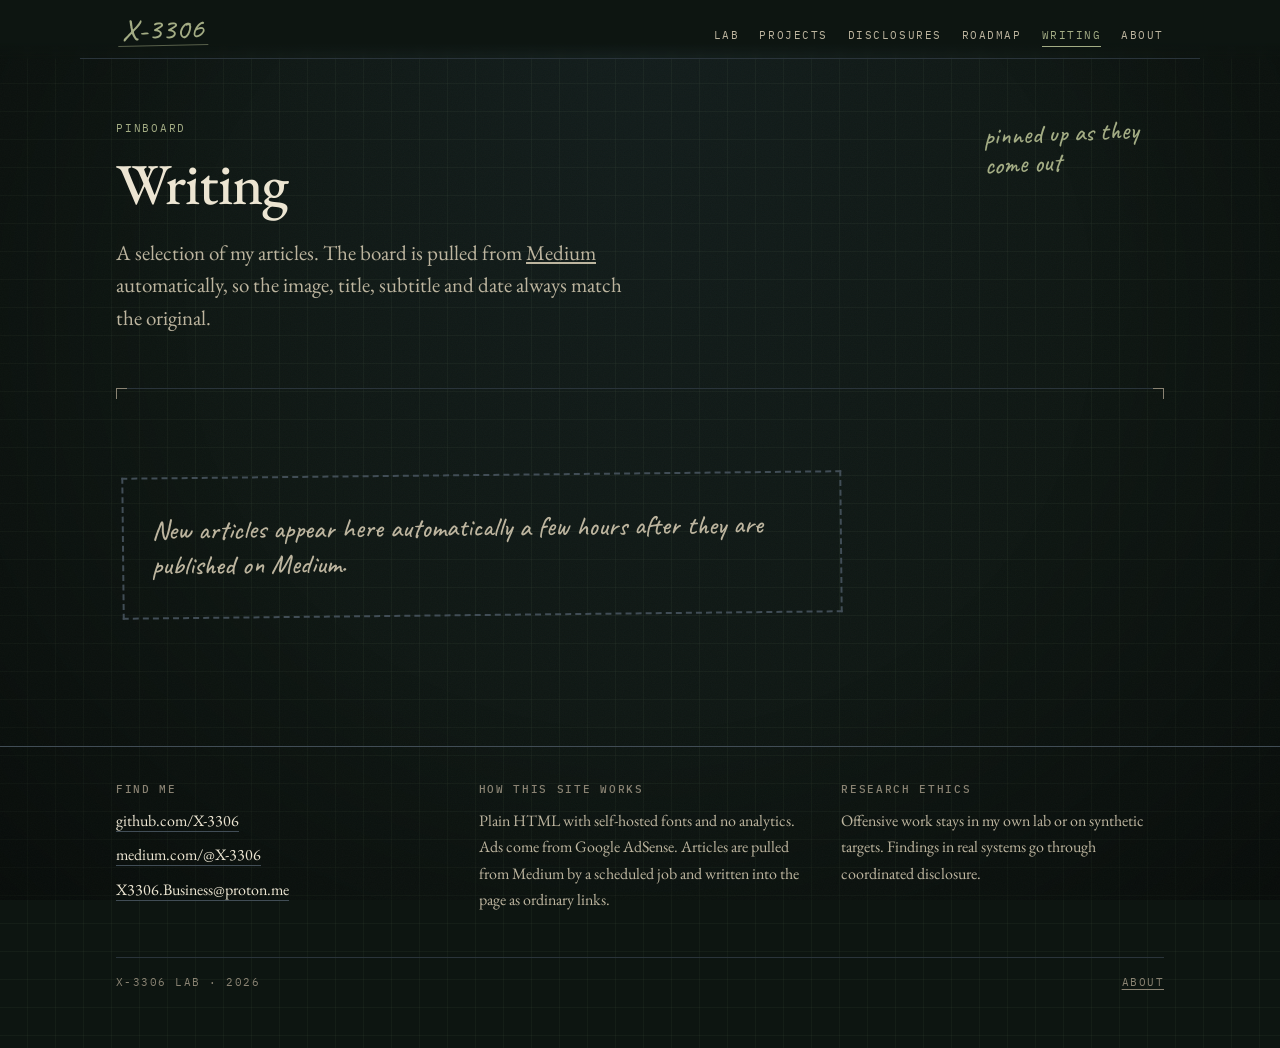
==== articles.html @ 5d7677f7 "Add files via upload" ====
<!DOCTYPE html>
<html lang="en">
<head>
<meta charset="utf-8">
<meta name="viewport" content="width=device-width, initial-scale=1, viewport-fit=cover">
<title>Writing | X-3306 Lab</title>
<meta name="description" content="Research notes, threat intelligence write-ups and disclosure stories by X-3306, synced automatically from Medium.">
<link rel="canonical" href="https://x-3306.github.io/articles.html">
<meta name="robots" content="index, follow, max-image-preview:large, max-snippet:-1">
<meta name="author" content="X-3306">
<meta name="theme-color" content="#0e1317">
<meta property="og:type" content="website">
<meta property="og:site_name" content="X-3306 Lab">
<meta property="og:title" content="Writing | X-3306 Lab">
<meta property="og:description" content="Research notes, threat intelligence write-ups and disclosure stories by X-3306, synced automatically from Medium.">
<meta property="og:url" content="https://x-3306.github.io/articles.html">
<meta property="og:image" content="https://x-3306.github.io/og.png">
<meta property="og:image:width" content="1200">
<meta property="og:image:height" content="630">
<meta property="og:image:alt" content="X-3306, an independent security research lab">
<meta name="twitter:card" content="summary_large_image">
<meta name="twitter:title" content="Writing | X-3306 Lab">
<meta name="twitter:description" content="Research notes, threat intelligence write-ups and disclosure stories by X-3306, synced automatically from Medium.">
<meta name="twitter:image" content="https://x-3306.github.io/og.png">
<link rel="icon" href="favicon.svg" type="image/svg+xml">
<link rel="alternate" type="application/rss+xml" title="X-3306 on Medium" href="https://medium.com/feed/@X-3306">
<link rel="preload" href="fonts/eb-garamond-latin-500-normal.woff2" as="font" type="font/woff2" crossorigin>
<link rel="preload" href="fonts/ibm-plex-mono-latin-400-normal.woff2" as="font" type="font/woff2" crossorigin>
<link rel="stylesheet" href="assets/style.css">
<script>document.documentElement.classList.add('js');</script>

<script type="application/ld+json">{"@context": "https://schema.org", "@graph": [{"@type": "CollectionPage", "@id": "https://x-3306.github.io/articles.html#page", "url": "https://x-3306.github.io/articles.html", "name": "Writing | X-3306 Lab", "description": "Research notes, threat intelligence write-ups and disclosure stories by X-3306, synced automatically from Medium.", "isPartOf": {"@id": "https://x-3306.github.io/#site"}, "author": {"@id": "https://x-3306.github.io/#person"}}, {"@type": "BreadcrumbList", "itemListElement": [{"@type": "ListItem", "position": 1, "name": "Lab", "item": "https://x-3306.github.io/"}, {"@type": "ListItem", "position": 2, "name": "Writing", "item": "https://x-3306.github.io/articles.html"}]}, {"@type": "WebSite", "@id": "https://x-3306.github.io/#site", "url": "https://x-3306.github.io/", "name": "X-3306 Lab", "inLanguage": "en", "publisher": {"@id": "https://x-3306.github.io/#person"}}, {"@type": "Person", "@id": "https://x-3306.github.io/#person", "name": "X-3306", "url": "https://x-3306.github.io/", "jobTitle": "Independent security researcher and threat intelligence analyst", "description": "Independent security researcher working on APT threat intelligence, malware analysis, red team research and deception technology.", "knowsAbout": ["Threat intelligence", "APT tradecraft", "Volt Typhoon", "Salt Typhoon", "Malware analysis", "Red team research", "Deception technology", "Honeypots", "Responsible disclosure"], "sameAs": ["https://github.com/X-3306", "https://medium.com/@X-3306"]}]}</script>
<!--LD:START--><!--LD:END-->
<meta name="google-adsense-account" content="ca-pub-8922407292297619">
<script async src="https://pagead2.googlesyndication.com/pagead/js/adsbygoogle.js?client=ca-pub-8922407292297619" crossorigin="anonymous"></script>
</head>
<body data-theme="writing">
<a class="skip-link" href="#main">Skip to content</a>
<svg class="vh" aria-hidden="true" focusable="false"><defs><filter id="rough"><feTurbulence type="fractalNoise" baseFrequency="0.9" numOctaves="2" seed="2" result="n"/><feDisplacementMap in="SourceGraphic" in2="n" scale="1.7"/></filter></defs></svg>

<header class="top"><div class="wrap"><a class="sig" href="./" aria-label="X-3306 home">X-3306</a><nav aria-label="Sections"><a href="./">Lab</a><a href="projects.html">Projects</a><a href="disclosures.html">Disclosures</a><a href="roadmap.html">Roadmap</a><a href="articles.html" aria-current="page">Writing</a><a href="about.html">About</a></nav></div></header>
<main id="main" tabindex="-1" class="wrap">
<div class="page-head"><div><p class="kicker">Pinboard</p><h1>Writing</h1><p class="lede">A selection of my articles. The board is pulled from <a href="https://medium.com/@X-3306" rel="me noopener">Medium</a> automatically, so the image, title, subtitle and date always match the original.</p></div><div class="scrawl" aria-hidden="true">pinned up as they come out</div></div>
<section class="sec rv" style="margin-top:44px" aria-label="All articles"><div class="posts">
<!--ARTICLES:START-->
<p class="empty">New articles appear here automatically a few hours after they are published on Medium.</p>
<!--ARTICLES:END-->
</div></section>
</main>
<footer class="colophon"><div class="wrap">
<div class="grid">
<div><h2>Find me</h2><p><a href="https://github.com/X-3306" rel="me noopener">github.com/X-3306</a></p><p><a href="https://medium.com/@X-3306" rel="me noopener">medium.com/@X-3306</a></p><p><a href="mailto:X3306.Business@proton.me">X3306.Business@proton.me</a></p></div>
<div><h2>How this site works</h2><p>Plain HTML with self-hosted fonts and no analytics. Ads come from Google AdSense. Articles are pulled from Medium by a scheduled job and written into the page as ordinary links.</p></div>
<div><h2>Research ethics</h2><p>Offensive work stays in my own lab or on synthetic targets. Findings in real systems go through coordinated disclosure.</p></div>
</div>
<div class="colophon-end"><span>X-3306 Lab · <span id="year">2026</span></span><a href="about.html">About</a></div>
</div></footer>
<script src="assets/main.js" defer></script>
</body>
</html>
---- assets/style.css ----
@font-face{font-family:"EB Garamond";font-style:normal;font-weight:400;font-display:swap;src:url(../fonts/eb-garamond-latin-400-normal.woff2) format("woff2")}
@font-face{font-family:"EB Garamond";font-style:normal;font-weight:500;font-display:swap;src:url(../fonts/eb-garamond-latin-500-normal.woff2) format("woff2")}
@font-face{font-family:"EB Garamond";font-style:italic;font-weight:400;font-display:swap;src:url(../fonts/eb-garamond-latin-400-italic.woff2) format("woff2")}
@font-face{font-family:"EB Garamond";font-style:italic;font-weight:500;font-display:swap;src:url(../fonts/eb-garamond-latin-500-italic.woff2) format("woff2")}
@font-face{font-family:"IBM Plex Mono";font-style:normal;font-weight:400;font-display:swap;src:url(../fonts/ibm-plex-mono-latin-400-normal.woff2) format("woff2")}
@font-face{font-family:"IBM Plex Mono";font-style:normal;font-weight:500;font-display:swap;src:url(../fonts/ibm-plex-mono-latin-500-normal.woff2) format("woff2")}
@font-face{font-family:"Caveat";font-style:normal;font-weight:500;font-display:swap;src:url(../fonts/caveat-latin-500-normal.woff2) format("woff2")}


:root{
  --bg:#0e1317;--ink:#ece5d2;--ink-soft:#bdb59f;--ink-faint:#8a8373;
  --rule:#2a343b;--rule-soft:#1e272d;--rule-strong:#414d56;
  --copper:#d99f5e;--copper-soft:#8a6a3f;--blue:#82a9c9;--blue-soft:#4d6a80;--rust:#c76a4d;--sage:#a3ac84;--ochre:#d6bd7c;
  --paper:#e6dcc3;--paper-ink:#262119;--paper-mid:#4a4233;--paper-faint:#7b7261;
  --accent:var(--copper);--accent-soft:var(--copper-soft);--grid:rgba(140,175,205,.045);
  --serif:"EB Garamond","Iowan Old Style",Georgia,serif;
  --mono:"IBM Plex Mono",ui-monospace,Menlo,Consolas,monospace;
  --hand:"Caveat","Segoe Print","Bradley Hand",cursive;
  color-scheme:dark;
}
body[data-theme=projects]{--accent:var(--copper);--accent-soft:var(--copper-soft)}
body[data-theme=disclosures]{--bg:#150f0c;--accent:var(--rust);--accent-soft:#7d3f2e;--grid:rgba(210,150,110,.05)}
body[data-theme=roadmap]{--bg:#0a141d;--accent:var(--blue);--accent-soft:var(--blue-soft);--grid:rgba(130,190,235,.075)}
body[data-theme=writing]{--bg:#0d1511;--accent:var(--sage);--accent-soft:#69704f;--grid:rgba(165,195,140,.05)}
body[data-theme=about]{--bg:#121318;--accent:var(--ochre);--accent-soft:#8d7a47;--grid:rgba(200,185,140,.045)}
body[data-theme=tarnhaven]{--bg:#0d151a;--accent:#8fb3c4;--accent-soft:#4f6f7e;--grid:rgba(143,179,196,.06)}
*{box-sizing:border-box}
html{scroll-behavior:smooth;scroll-padding-top:70px;-webkit-text-size-adjust:100%}
body{margin:0;background-color:var(--bg);
  background-image:linear-gradient(var(--grid) 1px,transparent 1px),linear-gradient(90deg,var(--grid) 1px,transparent 1px),radial-gradient(ellipse at 50% 0%,rgba(80,120,160,.07),transparent 60%);
  background-size:28px 28px,28px 28px,100% 100%;background-position:-1px -1px,-1px -1px,0 0;
  color:var(--ink);font-family:var(--serif);font-size:19px;line-height:1.65;
  font-feature-settings:"onum" 1,"liga" 1,"kern" 1;-webkit-font-smoothing:antialiased;text-rendering:optimizeLegibility}
body::before{content:"";position:fixed;inset:0;pointer-events:none;z-index:2;opacity:.055;mix-blend-mode:screen;
  background-image:url("data:image/svg+xml,%3Csvg xmlns='http://www.w3.org/2000/svg' width='240' height='240'%3E%3Cfilter id='n'%3E%3CfeTurbulence type='fractalNoise' baseFrequency='0.85' numOctaves='3' stitchTiles='stitch'/%3E%3C/filter%3E%3Crect width='100%25' height='100%25' filter='url(%23n)' opacity='0.5'/%3E%3C/svg%3E")}
body::after{content:"";position:fixed;inset:0;pointer-events:none;z-index:1;background:radial-gradient(ellipse at 50% 35%,transparent 50%,rgba(0,0,0,.45) 100%)}
a{color:inherit}
::selection{background:rgba(217,159,94,.3)}
:focus-visible{outline:1.5px solid var(--accent);outline-offset:3px}
#main:focus{outline:none}
.skip-link{position:absolute;left:-999px;top:8px;z-index:200;background:var(--bg);color:var(--accent);padding:8px 14px;border:1px solid var(--accent);font-family:var(--mono);font-size:12px}
.skip-link:focus{left:8px}
.wrap{max-width:1120px;margin:0 auto;padding:0 36px;position:relative;z-index:3}
.vh{position:absolute;width:0;height:0;overflow:hidden}

/* top bar */
.top{position:sticky;top:0;z-index:20;padding-top:env(safe-area-inset-top);background:linear-gradient(var(--bg) 72%,transparent);backdrop-filter:blur(3px)}
.top .wrap{display:flex;align-items:baseline;gap:22px;padding-top:14px;padding-bottom:11px;border-bottom:1px solid var(--rule)}
.sig{white-space:nowrap;flex-shrink:0;font-family:var(--hand);font-size:30px;line-height:1;color:var(--accent);position:relative;transform:rotate(-1.2deg);padding:0 6px 2px;text-decoration:none}
.sig::after{content:"";position:absolute;left:2px;right:2px;bottom:0;height:1px;background:var(--accent);opacity:.5;transform:skewX(-14deg)}
.top nav{margin-left:auto;display:flex;gap:20px;font-family:var(--mono);font-size:11px;letter-spacing:.14em;text-transform:uppercase;overflow-x:auto;scrollbar-width:none}
.top nav::-webkit-scrollbar{display:none}
.top nav a{color:var(--ink-soft);text-decoration:none;border-bottom:1.5px solid transparent;padding-bottom:2px;white-space:nowrap;transition:color .15s,border-color .15s}
.top nav a:hover{color:var(--ink)}
.top nav a[aria-current]{color:var(--accent);border-bottom-color:var(--accent)}

/* headings, pages */
.kicker{font-family:var(--mono);font-size:11px;letter-spacing:.16em;text-transform:uppercase;color:var(--accent);margin:0 0 16px}
.page-head{padding:60px 0 10px;display:grid;grid-template-columns:minmax(0,1fr) auto;gap:10px 40px;align-items:start}
.page-head h1,.hero h1{margin:0;font-weight:500;font-size:clamp(38px,5.2vw,58px);line-height:1.06;letter-spacing:-.015em}
.lede{margin:22px 0 0;max-width:58ch;font-size:21px;line-height:1.55;color:var(--ink-soft)}
.lede strong{color:var(--ink);font-weight:500}
.scrawl{font-family:var(--hand);color:var(--accent);font-size:26px;line-height:1.1;transform:rotate(-2.5deg);display:inline-block;max-width:15ch}
.hero{padding:56px 0 6px;display:grid;grid-template-columns:minmax(0,1fr) 210px;column-gap:50px}
.hero .sig{display:inline-block;font-size:44px;margin:0 0 14px -6px;text-decoration:none}
.chips{margin:26px 0 0;padding:0;list-style:none;display:flex;flex-wrap:wrap;gap:8px 24px;font-family:var(--mono);font-size:11px;letter-spacing:.12em;text-transform:uppercase;color:var(--ink-faint)}
.chips li::before{content:"\25E6  ";color:var(--accent);letter-spacing:0}
.stamp{justify-self:end;align-self:start;margin-top:10px;padding:12px 18px 10px;border:1.5px solid var(--accent);outline:1px solid var(--accent-soft);outline-offset:3px;color:var(--accent);font-family:var(--mono);font-size:10.5px;letter-spacing:.14em;text-transform:uppercase;text-align:center;line-height:1.65;transform:rotate(-6.5deg);opacity:.85;filter:url(#rough)}
.stamp b{display:block;font-weight:500;font-size:12px;letter-spacing:.18em;margin:5px 0;padding:5px 0;border-block:1px solid var(--accent-soft)}
.sec{padding-top:30px;margin-top:64px;border-top:1px solid var(--rule);position:relative}
.sec::before,.sec::after{content:"";position:absolute;width:10px;height:10px;top:-1px;border-top:1px solid var(--ink-faint)}
.sec::before{left:0;border-left:1px solid var(--ink-faint)}.sec::after{right:0;border-right:1px solid var(--ink-faint)}
.sec-head{display:flex;align-items:baseline;gap:16px;margin-bottom:26px;flex-wrap:wrap}
.sec-num{font-family:var(--mono);font-size:11px;letter-spacing:.2em;color:var(--accent)}
.sec-head h2{margin:0;font-weight:500;font-size:30px;line-height:1.15}
.sec-ref{margin-left:auto;font-family:var(--hand);font-size:22px;color:var(--ink-faint)}
.prose p{margin:0 0 18px;max-width:62ch}
.note{font-family:var(--hand);font-size:23px;line-height:1.25;color:var(--accent);transform:rotate(-.8deg);max-width:28ch}
code,.mono{font-family:var(--mono);font-size:.83em}

/* paper things */
.paper{position:relative;color:var(--paper-ink);background-color:var(--paper);
  background-image:url("data:image/svg+xml,%3Csvg xmlns='http://www.w3.org/2000/svg' width='200' height='200'%3E%3Cfilter id='p'%3E%3CfeTurbulence type='fractalNoise' baseFrequency='0.8' numOctaves='2'/%3E%3CfeColorMatrix type='saturate' values='0'/%3E%3C/filter%3E%3Crect width='100%25' height='100%25' filter='url(%23p)' opacity='0.16'/%3E%3C/svg%3E"),linear-gradient(172deg,rgba(255,255,255,.18),transparent 40%,rgba(90,70,40,.12));
  box-shadow:0 12px 26px rgba(0,0,0,.5),0 2px 4px rgba(0,0,0,.45);transform:rotate(var(--rot,0deg));transition:transform .25s ease,box-shadow .25s ease}
.paper.dark-ink{color:var(--paper-ink)}
.tape::before{content:"";position:absolute;top:-13px;left:50%;width:88px;height:27px;margin-left:-44px;background:rgba(214,189,124,.6);transform:rotate(var(--tape,-3deg));box-shadow:0 1px 2px rgba(0,0,0,.3);clip-path:polygon(0 0,100% 0,98% 25%,100% 50%,98% 75%,100% 100%,0 100%,2% 75%,0 50%,2% 25%);z-index:2}
.pin::before{content:"";position:absolute;top:-9px;left:50%;margin-left:-8px;width:16px;height:16px;border-radius:50%;background:radial-gradient(circle at 35% 30%,#f0c2a4,#c76a4d 55%,#6f2f1f);box-shadow:0 4px 5px rgba(0,0,0,.55);z-index:2}
.ink{display:inline-block;font-family:var(--mono);font-size:10.5px;letter-spacing:.14em;text-transform:uppercase;padding:3px 9px;border:2px solid currentColor;transform:rotate(var(--irot,-5deg));opacity:.88;filter:url(#rough);line-height:1.4;white-space:nowrap}
.ink.released{color:#85561b}.ink.closed{color:#a1412a}.ink.building{color:#2d587a}.ink.planned{color:#7b7261;border-style:dashed}.ink.live{color:#2d587a}
.ink.fixed{color:#2d587a}.ink.open{color:#a1412a;border-style:dashed}

/* hub: floor plan */
.plan{margin:34px 0 0}
.plan svg{display:block;width:100%;height:auto;overflow:visible}
.ln{fill:none;stroke:var(--ink-soft);stroke-width:1.7;stroke-linecap:round;stroke-linejoin:round}
.ln.f{stroke:var(--ink-faint);stroke-width:1.3}.ln.hv{stroke:var(--ink-soft);stroke-width:2.2}
.ln.a{stroke:var(--accent)}
.js .wall{stroke-dasharray:var(--len);stroke-dashoffset:var(--len)}
.js .plan.in .wall{animation:draw 2.6s cubic-bezier(.5,0,.3,1) forwards}
.js .plan .room{opacity:0;transition:opacity .9s ease}
.js .plan.in .room{opacity:1}
.js .plan.in .room:nth-of-type(1){transition-delay:.5s}.js .plan.in .room:nth-of-type(2){transition-delay:.9s}.js .plan.in .room:nth-of-type(3){transition-delay:1.3s}
.js .plan.in .room:nth-of-type(4){transition-delay:1.7s}.js .plan.in .room:nth-of-type(5){transition-delay:2.1s}.js .plan.in .room:nth-of-type(6){transition-delay:2.5s}
@keyframes draw{to{stroke-dashoffset:0}}
.room{cursor:pointer;outline:none}
.room .fill{fill:var(--c);fill-opacity:0;transition:fill-opacity .25s}
.room:hover .fill,.room:focus-visible .fill{fill-opacity:.1}
.room:focus-visible .fill{stroke:var(--c);stroke-width:2;stroke-dasharray:6 5}
.rl{font-family:var(--hand);font-size:36px;fill:var(--ink);transition:fill .2s}
.rs{font-family:var(--mono);font-size:12.5px;letter-spacing:.14em;fill:var(--ink-faint);text-transform:uppercase}
.room:hover .rl,.room:focus-visible .rl{fill:var(--c)}
.room .ln{transition:stroke .2s}.room:hover .ln,.room:focus-visible .ln{stroke:var(--c)}
.tx{font-family:var(--hand);font-size:22px;fill:var(--ink-soft)}
.led{fill:var(--rule-strong);stroke:var(--ink-faint);stroke-width:1}
.plan-note{min-height:44px;margin:14px 0 0;font-family:var(--hand);font-size:27px;color:var(--accent);text-align:center}
.doors{display:grid;grid-template-columns:repeat(auto-fit,minmax(300px,1fr));gap:12px 40px;margin:34px 0 0;padding:0;list-style:none}
.doors a{display:block;text-decoration:none;padding:12px 0 14px 16px;border-left:3px solid var(--c,var(--accent));transition:background .2s,padding .2s}
.doors a:hover{background:linear-gradient(90deg,rgba(255,255,255,.05),transparent);padding-left:22px}
.doors b{display:block;font-family:var(--serif);font-weight:500;font-size:22px;color:var(--ink)}
.doors span{color:var(--ink-soft);font-size:16.5px;line-height:1.45}
.now-notes{display:grid;grid-template-columns:repeat(auto-fit,minmax(250px,1fr));gap:34px 26px;padding:12px 4px 0}
.now-notes .paper{padding:22px 22px 18px}
.now-notes h3{margin:0 0 6px;font-family:var(--mono);font-weight:500;font-size:10.5px;letter-spacing:.16em;text-transform:uppercase;color:var(--paper-faint)}
.now-notes p{margin:0;font-size:18px;line-height:1.45;color:var(--paper-ink)}
.now-notes a{color:var(--paper-ink);text-decoration-color:#a1412a;text-underline-offset:3px}
.now-notes .paper:nth-child(1){--rot:-1.2deg}.now-notes .paper:nth-child(2){--rot:.9deg}.now-notes .paper:nth-child(3){--rot:-.5deg}

/* project cards */
.filters{display:flex;flex-wrap:wrap;gap:8px 10px;margin:8px 0 6px;font-family:var(--mono);font-size:11px;letter-spacing:.12em;text-transform:uppercase}
.filters button{font:inherit;letter-spacing:inherit;text-transform:inherit;color:var(--ink-soft);background:none;border:1.5px dashed var(--rule-strong);padding:5px 12px;cursor:pointer;transform:rotate(var(--r,0deg));transition:color .15s,border-color .15s,background .15s}
.filters button:nth-child(odd){--r:-.8deg}.filters button:nth-child(even){--r:.7deg}
.filters button:hover{color:var(--ink);border-color:var(--ink-faint)}
.filters button[aria-pressed=true]{color:var(--bg);background:var(--accent);border-color:var(--accent);border-style:solid}
.cards{display:grid;grid-template-columns:repeat(auto-fill,minmax(310px,1fr));gap:40px 30px;padding:26px 6px 10px}
.card{padding:28px 26px 22px;display:flex;flex-direction:column}
.card:nth-child(8n+1){--rot:-1.1deg}.card:nth-child(8n+2){--rot:.7deg}.card:nth-child(8n+3){--rot:-.4deg}.card:nth-child(8n+4){--rot:1.2deg}
.card:nth-child(8n+5){--rot:.5deg}.card:nth-child(8n+6){--rot:-.9deg}.card:nth-child(8n+7){--rot:.9deg}.card:nth-child(8n+8){--rot:-.6deg}
.card:nth-child(odd){--tape:-3deg}.card:nth-child(even){--tape:2.5deg}
.card:hover{--rot:0deg;transform:translateY(-4px) rotate(0);box-shadow:0 18px 30px rgba(0,0,0,.55),0 2px 4px rgba(0,0,0,.45)}
.card[hidden]{display:none}
.card .top-row{display:flex;justify-content:space-between;align-items:flex-start;gap:10px;margin-bottom:8px}
.card .num{font-family:var(--mono);font-size:10.5px;letter-spacing:.16em;color:var(--paper-faint);padding-top:4px}
.card h3{margin:0 0 8px;font-weight:500;font-size:26px;line-height:1.15;color:#1c1812}
.card p{margin:0 0 12px;font-size:17px;line-height:1.5;color:#3b352a}
.htags{margin:auto 0 0;padding:6px 0 0;list-style:none;display:flex;flex-wrap:wrap;gap:0 14px;font-family:var(--hand);font-size:21px;color:#7d4a22;line-height:1.3}
.htags li::before{content:"#"}
.card .links{margin:10px 0 0;font-family:var(--mono);font-size:10.5px;letter-spacing:.14em;text-transform:uppercase}
.card .links a{color:var(--paper-ink);text-decoration:none;border-bottom:2px solid #b4533a;margin-right:16px;padding-bottom:1px}
.card .links a:hover{background:rgba(180,83,58,.12)}

/* plates */
.plates{display:grid;grid-template-columns:minmax(0,1.5fr) minmax(0,1fr);gap:26px;margin-top:6px}
.plate{margin:0;border:1.5px solid var(--rule-strong);background:rgba(26,35,41,.62);min-width:0}
.plate-cap{display:flex;justify-content:space-between;gap:12px;padding:10px 16px;border-bottom:1px solid var(--rule-strong);font-family:var(--mono);font-size:10.5px;letter-spacing:.14em;text-transform:uppercase;color:var(--ink-faint)}
.plate-cap .t{color:var(--ink)}
.plate-body{padding:14px 16px 8px}
.plate-foot{margin:0;padding:6px 16px 14px;font-size:16px;line-height:1.45;color:var(--ink-soft);font-style:italic}
.plate svg{display:block;width:100%;height:auto}
.q-axis{stroke:var(--rule-strong);stroke-width:1.3;fill:none}.q-mid{stroke:var(--rule-strong);stroke-width:1;stroke-dasharray:3 5;fill:none}
.q-lab{font-family:var(--mono);font-size:10px;letter-spacing:.14em;fill:var(--ink-faint)}
.q-hand{font-family:var(--hand);font-size:19px;fill:var(--ink-faint)}
.q-name{font-family:var(--mono);font-size:11.5px;fill:var(--ink)}
.q-contour{fill:none;stroke-width:1.4;stroke-linecap:round;stroke-linejoin:round;vector-effect:non-scaling-stroke}
.q-contour.outer{stroke-width:1.1;opacity:.78}.q-contour.inner{stroke-width:1.8}
.q-contour.released,.q-contour.live{stroke:var(--copper)}
.q-contour.outer.released,.q-contour.outer.live{fill:rgba(217,159,94,.08)}
.q-contour.building{stroke:var(--blue)}.q-contour.outer.building{stroke-dasharray:5 3;fill:rgba(130,169,201,.05)}
.q-contour.planned{stroke:var(--ink-faint)}.q-contour.outer.planned{stroke-dasharray:1 4}.q-contour.inner.planned{stroke-dasharray:2 3}
.q-contour.closed{stroke:var(--rust)}.q-contour.outer.closed{stroke-dasharray:8 3;fill:rgba(199,106,77,.04)}.q-contour.inner.closed{stroke-dasharray:2 3}
.q-contour.private{stroke:var(--ochre)}.q-contour.outer.private{stroke-dasharray:1 3;fill:rgba(214,189,124,.04)}
.q-center{fill:var(--bg);stroke:var(--ink-soft);stroke-width:1.3;vector-effect:non-scaling-stroke}
.q-center.released,.q-center.live{fill:var(--copper);stroke:var(--copper)}.q-center.building{fill:var(--blue);stroke:var(--blue)}
.q-center.closed{fill:var(--rust);stroke:var(--rust)}.q-center.private{fill:var(--ochre);stroke:var(--ochre)}
.q-x{stroke:var(--rust);stroke-width:1.8;fill:none;stroke-linecap:round}
.q-pulse{fill:none;stroke:var(--copper);stroke-width:1.2;transform-box:fill-box;transform-origin:center}
.legend{display:flex;flex-wrap:wrap;gap:6px 18px;margin:6px 0 4px;padding:0;list-style:none;font-family:var(--mono);font-size:10px;letter-spacing:.1em;text-transform:uppercase;color:var(--ink-faint)}
.legend i{display:inline-block;width:10px;height:10px;border:1.6px solid;border-radius:50%;margin-right:7px;vertical-align:-1px}
.legend .l1 i{background:var(--copper);border-color:var(--copper)}.legend .l2 i{border-color:var(--blue)}.legend .l3 i{border-color:var(--ink-faint);border-style:dashed}.legend .l4 i{border-color:var(--rust)}
.tk-row{font-family:var(--hand);fill:var(--ink-soft);font-size:23px}
.tk{stroke:var(--ink);stroke-width:2.2;stroke-linecap:round;fill:none}

/* ledger (disclosures) */
.sheet{padding:40px 36px 44px 88px;--rot:-.25deg;color:var(--paper-ink);line-height:36px;
  background-image:linear-gradient(90deg,transparent 62px,rgba(168,69,44,.6) 62px,rgba(168,69,44,.6) 64px,transparent 64px),repeating-linear-gradient(to bottom,transparent 0 35px,rgba(60,85,120,.3) 35px 36px),url("data:image/svg+xml,%3Csvg xmlns='http://www.w3.org/2000/svg' width='200' height='200'%3E%3Cfilter id='p'%3E%3CfeTurbulence type='fractalNoise' baseFrequency='0.8' numOctaves='2'/%3E%3CfeColorMatrix type='saturate' values='0'/%3E%3C/filter%3E%3Crect width='100%25' height='100%25' filter='url(%23p)' opacity='0.16'/%3E%3C/svg%3E")}
.sheet::before{content:"";position:absolute;left:18px;top:60px;bottom:60px;width:20px;background:radial-gradient(circle,#15100d 0 8px,transparent 9px) 0 0/20px 120px repeat-y}
.l-head,.l-row{display:grid;grid-template-columns:70px minmax(0,1fr) 210px;column-gap:22px;margin:0}
.l-head{font-family:var(--mono);font-size:11px;letter-spacing:.14em;text-transform:uppercase;color:var(--paper-faint)}
.l-row{padding-bottom:36px}
.l-row .ref{font-family:var(--mono);font-size:13px;color:#2d587a}
.l-row .what{font-size:19px;color:#1c1812}
.l-row .what small,.l-row .out-note{display:block;font-family:var(--hand);font-size:23px;color:#6b3a22;line-height:36px}
.l-row .out{position:relative}
.l-row .out .ink{margin:4px 0 0;font-size:12px}
.l-row .out-note{margin-top:0}
.sheet .l-head span{line-height:36px}
.checks{list-style:none;margin:28px 0 0;padding:0;max-width:66ch}
.checks li{display:flex;gap:14px;align-items:flex-start;margin-bottom:12px;font-size:19px}
.checks svg{flex:0 0 28px;width:28px;height:28px;margin-top:3px}
.checks .ln{stroke:var(--accent);stroke-width:2}

/* roadmap */
.trail svg{display:block;width:100%;height:auto;overflow:visible}
.trail .wp{fill:var(--bg);stroke:var(--blue);stroke-width:2.2}
.trail .wp.maybe{stroke-dasharray:3 3;stroke:var(--ink-faint)}
.trail .wl{font-family:var(--hand);font-size:23px;fill:var(--ink)}
.trail .wl.maybe{fill:var(--ink-faint)}
.trail .zone{font-family:var(--mono);font-size:11px;letter-spacing:.2em;fill:var(--blue);text-transform:uppercase}
.sticky-board{display:grid;grid-template-columns:repeat(auto-fit,minmax(290px,1fr));gap:38px 30px;padding:26px 6px 6px}
.sticky-col h3{margin:0 0 20px;font-family:var(--hand);font-weight:500;font-size:34px;line-height:1;color:var(--blue)}
.sticky-col.maybe h3{color:var(--ink-faint)}
.sticky{padding:22px 22px 16px;margin:0 0 30px;background-color:var(--paper)}
.sticky.s1{background-color:#d6c18a}.sticky.s2{background-color:#e6dcc3}.sticky.s3{background-color:#a9bdc9}
.sticky:nth-child(1){--rot:-1.2deg;--tape:-4deg}.sticky:nth-child(2){--rot:.9deg;--tape:3deg}.sticky:nth-child(3){--rot:-.5deg}.sticky:nth-child(4){--rot:1.1deg;--tape:2deg}
.sticky b{display:block;font-family:var(--hand);font-weight:500;font-size:27px;line-height:1.1;margin-bottom:6px;color:#1c1812}
.sticky p{margin:0;font-size:17px;line-height:1.45;color:#3b352a}
.sticky-col.maybe .sticky{opacity:.92}

/* clippings (writing) */
.posts{display:grid;gap:42px;padding:28px 6px 6px}
.post{display:grid;grid-template-columns:230px minmax(0,1fr);gap:24px;padding:22px 24px 20px;--rot:-.5deg}
.post:nth-child(even){--rot:.6deg}
.post:hover,.post:focus-within{--rot:0deg;transform:translateY(-3px)}
.post-img{display:block;position:relative;width:100%;min-width:0;aspect-ratio:16/10;overflow:hidden;background:#cfc3a5;border:1px solid rgba(40,30,15,.35);box-shadow:inset 0 0 0 4px rgba(255,255,255,.25)}
.post-img img{width:100%;height:100%;object-fit:cover;object-position:center;display:block;filter:none;transition:transform .35s ease}
.post:hover .post-img img,.post:focus-within .post-img img{transform:scale(1.025)}
.post-img.ph{display:flex;align-items:center;justify-content:center;font-family:var(--hand);font-size:clamp(48px,5vw,60px);color:#8a7a58;background-image:repeating-linear-gradient(135deg,transparent 0 9px,rgba(60,50,30,.08) 9px 10px)}
.post-body{display:flex;flex-direction:column;gap:6px;min-width:0}
.post time{font-family:var(--mono);font-size:11px;letter-spacing:.14em;text-transform:uppercase;color:#85561b}
.post h3{margin:0;font-weight:500;font-size:26px;line-height:1.18;color:#1c1812}
.post h3 a{text-decoration:none}.post h3 a::after{content:"";position:absolute;inset:0;z-index:3}
.post p{margin:0;font-style:italic;color:#3b352a;font-size:17.5px;line-height:1.45}
.post .tags{list-style:none;margin:auto 0 0;padding:6px 0 0;display:flex;flex-wrap:wrap;gap:0 14px;font-family:var(--hand);font-size:21px;color:#7d4a22}
.post .tags li::before{content:"#"}
.empty{padding:34px 28px;border:2px dashed var(--rule-strong);color:var(--ink-soft);max-width:60ch;font-family:var(--hand);font-size:27px;line-height:1.3;transform:rotate(-.6deg)}
.more{margin-top:22px;font-family:var(--mono);font-size:11px;letter-spacing:.14em;text-transform:uppercase}
.more a{color:var(--accent);text-decoration:none;border-bottom:1px solid var(--accent-soft)}

/* about */
.pass{max-width:420px;padding:26px 28px 22px;--rot:1.4deg}
.pass .hd{font-family:var(--mono);font-size:10.5px;letter-spacing:.2em;text-transform:uppercase;color:var(--paper-faint);border-bottom:1.5px solid rgba(40,30,15,.4);padding-bottom:8px;margin-bottom:12px}
.pass .hn{font-family:var(--hand);font-size:54px;line-height:1;color:#1c1812;margin:0 0 4px;transform:rotate(-1.5deg);display:inline-block}
.pass dl{display:grid;grid-template-columns:90px 1fr;gap:6px 12px;margin:10px 0 0;font-size:17px;line-height:1.35}
.pass dt{font-family:var(--mono);font-size:10px;letter-spacing:.12em;text-transform:uppercase;color:var(--paper-faint);padding-top:5px}
.pass dd{margin:0;min-width:0;overflow-wrap:anywhere}.pass a{color:var(--paper-ink);text-decoration-color:#a1412a;text-underline-offset:3px;overflow-wrap:anywhere}
.tabs{display:grid;grid-template-columns:repeat(2,minmax(0,1fr));gap:28px 26px;padding:6px 4px}
.tab{position:relative;padding:20px 22px 18px;border:1.5px solid var(--rule-strong);background:rgba(20,27,33,.5);margin-top:16px}
.tab::before{content:attr(data-l);position:absolute;top:-16px;left:18px;padding:3px 14px;background:var(--accent);color:var(--bg);font-family:var(--hand);font-size:23px;line-height:1.1;transform:rotate(-1.5deg);clip-path:polygon(0 100%,4% 12%,12% 0,88% 0,96% 12%,100% 100%)}
.tab h3{margin:6px 0 6px;font-weight:500;font-size:21px}.tab p{margin:0;font-size:17px;line-height:1.5;color:var(--ink-soft)}
.fig svg{display:block;width:100%;height:auto;overflow:visible}
.fig .bx{fill:rgba(31,42,49,.88);stroke:var(--ink-soft);stroke-width:1.6}.fig .bt{font-family:var(--hand);font-size:22px;fill:var(--ink)}
.fig .bn{font-family:var(--mono);font-size:11px;fill:var(--accent);letter-spacing:.1em}
.fig .cap{font-family:var(--hand);font-size:22px;fill:var(--accent)}
.fig .mo{font-family:var(--mono);font-size:11px;fill:var(--ink-faint);letter-spacing:.1em}
.fig .ev{font-family:var(--hand);font-size:22px;fill:var(--ink)}
.fig .evd{font-family:var(--mono);font-size:10.5px;fill:var(--accent);letter-spacing:.1em}
.fig .rust{stroke:var(--rust)}.fig .rustf{fill:var(--rust)}
.fig .hatch{fill:none;stroke:var(--ink-faint);stroke-width:1;stroke-linecap:round}
.cta-line{margin-top:34px;font-family:var(--hand);font-size:28px;color:var(--accent)}
.cta-line a{text-decoration:none;border-bottom:2px solid var(--accent-soft)}

/* footer */
footer.colophon{margin-top:96px;padding:34px 0 56px;border-top:1.5px solid var(--rule-strong);position:relative;z-index:3}
.colophon .grid{display:grid;grid-template-columns:repeat(3,1fr);gap:40px;font-size:16px;color:var(--ink-soft)}
.colophon h2{margin:0 0 10px;font-family:var(--mono);font-size:10.5px;letter-spacing:.16em;text-transform:uppercase;color:var(--ink-faint);font-weight:500}
.colophon p{margin:0 0 8px}.colophon a{color:var(--ink);text-decoration:none;border-bottom:1px solid var(--rule-strong)}.colophon a:hover{color:var(--accent);border-bottom-color:var(--accent)}
.colophon-end{margin-top:36px;padding-top:16px;border-top:1px solid var(--rule);display:flex;justify-content:space-between;gap:16px;flex-wrap:wrap;font-family:var(--mono);font-size:10.5px;letter-spacing:.14em;text-transform:uppercase;color:var(--ink-faint)}
.js .rv{opacity:0;transform:translateY(12px);transition:opacity .7s ease,transform .7s ease}
.js .rv.in{opacity:1;transform:none}

/* Intro: a researcher's note written out line by line, then stamped. */
#gate{display:none}
html.gate-on,html.gate-on body{overflow:hidden;height:100%;overscroll-behavior:none}
html.gate-on #gate{display:grid;place-items:center;position:fixed;inset:0;z-index:100;padding:24px;background-color:var(--bg);background-image:linear-gradient(var(--grid) 1px,transparent 1px),linear-gradient(90deg,var(--grid) 1px,transparent 1px),radial-gradient(ellipse at 50% 50%,transparent 40%,rgba(0,0,0,.55) 100%);background-size:28px 28px,28px 28px,100% 100%}
.g-skip{position:absolute;top:max(18px,env(safe-area-inset-top));right:clamp(18px,4vw,40px);font-family:var(--mono);font-size:11px;letter-spacing:.14em;text-transform:uppercase;color:var(--ink-soft);background:none;border:1.5px dashed var(--rule-strong);padding:6px 12px;cursor:pointer;transition:color .15s,border-color .15s}
.g-skip:hover,.g-skip:focus-visible{color:var(--ink);border-color:var(--copper)}
.g-sheet{width:min(540px,100%);padding:42px 38px 36px;--rot:-1.6deg;--tape:-3deg;opacity:0;animation:g-in .9s .15s cubic-bezier(.2,.7,.2,1) forwards}
.g-head{margin:0 0 16px;padding-bottom:8px;border-bottom:1.5px solid rgba(40,30,15,.35);font-family:var(--mono);font-size:10.5px;letter-spacing:.16em;text-transform:uppercase;color:var(--paper-faint)}
.g-line{margin:0;font-family:var(--hand);font-size:clamp(32px,6vw,46px);line-height:1.22;color:var(--paper-ink)}
.g-line span{display:inline-block;clip-path:inset(0 100% 0 0);animation:g-write var(--d) var(--t) steps(20,end) forwards}
.g-sign{position:relative;display:inline-block;margin:16px 0 0;font-family:var(--hand);font-size:clamp(46px,9vw,62px);line-height:1;color:#1c1812;transform:rotate(-2deg);opacity:0;animation:g-fade .5s 4.9s forwards}
.g-sign svg{position:absolute;left:-4%;bottom:-6px;width:108%;height:14px;overflow:visible}
.g-sign path{fill:none;stroke:#a1412a;stroke-width:2.6;stroke-linecap:round;stroke-dasharray:1;stroke-dashoffset:1;animation:g-draw .6s 5s ease-out forwards}
.g-stamp{position:absolute;right:28px;bottom:32px;font-size:15px;padding:5px 14px;color:#a1412a;opacity:0;animation:g-thump .4s 5.6s cubic-bezier(.3,1.5,.5,1) forwards}
.g-pencil{position:absolute;left:clamp(18px,4vw,40px);right:clamp(18px,4vw,40px);bottom:max(20px,env(safe-area-inset-bottom));height:1px;background:var(--rule)}
.g-pencil i{display:block;height:100%;width:0;background:var(--copper);animation:g-bar 6.6s linear forwards}
#gate.exiting{pointer-events:none;animation:g-exit .72s ease-in forwards}
@keyframes g-in{from{opacity:0;transform:translateY(18px) rotate(calc(var(--rot) - 2deg))}to{opacity:1;transform:rotate(var(--rot))}}
@keyframes g-write{to{clip-path:inset(0 0 0 0)}}
@keyframes g-fade{to{opacity:1}}
@keyframes g-draw{to{stroke-dashoffset:0}}
@keyframes g-thump{from{opacity:0;transform:scale(2.3) rotate(-16deg)}to{opacity:.88;transform:scale(1) rotate(var(--irot,-7deg))}}
@keyframes g-bar{to{width:100%}}
@keyframes g-exit{to{opacity:0;transform:translateY(-14px)}}
.colophon-end a{border:0;color:inherit;text-decoration:underline;text-underline-offset:3px}
/* disclosures: redaction bars and ledger stamps */
.bar{display:inline-block;width:6.5em;height:.78em;margin:0 .15em;vertical-align:-.05em;background:#17120e;border-radius:2px 6px 3px 7px;transform:skewX(-7deg);transform-origin:left}
.js .rv.in .bar{animation:g-barin .5s .5s cubic-bezier(.3,.7,.2,1) both}
.js .rv:not(.in) .l-row .ink{opacity:0}
.js .rv.in .l-row .ink{animation:g-thump .4s both cubic-bezier(.3,1.5,.5,1)}
.js .rv.in .l-row:nth-of-type(2) .ink{animation-delay:.9s}.js .rv.in .l-row:nth-of-type(3) .ink{animation-delay:1.3s}.js .rv.in .l-row:nth-of-type(4) .ink{animation-delay:1.7s}
@keyframes g-barin{from{transform:skewX(-7deg) scaleX(0)}to{transform:skewX(-7deg) scaleX(1)}}
@media (prefers-reduced-motion:reduce){.g-sheet,.g-line span,.g-sign,.g-sign path,.g-stamp,.g-pencil i,.bar,.l-row .ink{animation:none!important}.g-sheet,.g-sign,.g-stamp{opacity:1}.g-line span{clip-path:none}.g-sign path{stroke-dashoffset:0}.g-pencil i{width:100%}}

/* responsive */
@media (max-width:860px){
  body{font-size:18px}.wrap{padding:0 22px}
  .top .wrap{gap:14px}
  .page-head{grid-template-columns:1fr;padding-top:42px}
  .hero{grid-template-columns:1fr;padding-top:40px}
  .stamp{justify-self:start;margin-top:26px;transform:rotate(-4deg)}
  .plates,.tabs{grid-template-columns:1fr}
  .post{grid-template-columns:1fr}
  .colophon .grid{grid-template-columns:1fr;gap:26px}
  .sheet{padding:30px 18px 30px 66px}.sheet::before{left:10px}
  .l-head{display:none}.l-row{grid-template-columns:1fr;padding-bottom:18px}.l-row .ref{line-height:30px}.l-row .out{display:flex;gap:12px;align-items:baseline;flex-wrap:wrap}
  
  .rl{font-size:44px}.rs{display:none}
}
@media (max-width:600px){.q-name{font-size:18px}.q-hand{font-size:24px}.q-lab{font-size:13px}.tk-row{font-size:30px}}
@media (max-width:520px){.sec-head h2{font-size:26px}.top nav{gap:14px}.hero .sig{font-size:38px}}
@media (prefers-reduced-motion:reduce){html{scroll-behavior:auto}.js .rv{opacity:1;transform:none;transition:none}.js .wall{stroke-dashoffset:0;animation:none!important}.js .plan .room{opacity:1;transition:none}.paper{transition:none}}
/* final responsive/accessibility overrides */
img,video{max-width:100%}
h1,h2,h3{ text-wrap:balance }
p,li{ text-wrap:pretty }
.prose p,.lede,.card p,.post p,.colophon p{overflow-wrap:break-word}
.plate-cap{align-items:flex-start;flex-wrap:wrap}
.plate-body,.plan,.trail{max-width:100%;overflow-x:auto;overscroll-behavior-x:contain;scrollbar-width:thin;scrollbar-color:var(--rule-strong) transparent}
.plate-body svg,.plan svg,.trail svg{max-width:none}
.post-img img{background:#cfc3a5}
@media(max-width:600px){
  html{scroll-padding-top:104px}
  .top .wrap{align-items:center;flex-wrap:wrap;row-gap:9px;padding-top:12px;padding-bottom:10px}
  .top .sig{font-size:27px}
  .top nav{order:2;flex:1 0 100%;width:100%;margin-left:0;display:flex;flex-wrap:wrap;overflow:visible;white-space:normal;gap:8px 14px;font-size:10px;letter-spacing:.1em;line-height:1.5;padding:2px 0 1px}
  .top nav a{white-space:nowrap;padding-bottom:3px}
  .wrap{padding-left:18px;padding-right:18px}
  .page-head{gap:8px 20px;padding-top:36px}
  .page-head>*{min-width:0}
  .pass{width:100%;min-width:0;max-width:100%;padding:22px 18px}
  .pass dl{grid-template-columns:70px minmax(0,1fr);gap:6px 10px}
  .lede{font-size:19px;line-height:1.48}
  .sec{margin-top:46px;padding-top:24px}
  .sec-head{gap:10px;margin-bottom:20px}
  .sec-ref{font-size:19px}
  .cards{grid-template-columns:minmax(0,1fr);gap:26px;padding-left:4px;padding-right:4px}
  .card{padding:24px 20px 20px}
  .doors{grid-template-columns:minmax(0,1fr)}
  .plate-cap{padding:9px 12px;font-size:9.5px;letter-spacing:.1em}
  .plate-body{padding:12px 12px 8px}
  .plate-body svg{min-width:600px}
  .plan svg{min-width:740px}
  .trail svg{min-width:760px}
  .plan-note{font-size:24px}
  .post{grid-template-columns:minmax(0,1fr);gap:16px;padding:16px}
  .post-img{max-height:220px}
  .post h3{font-size:24px}
  .colophon .grid{gap:22px}
  .colophon-end{font-size:9.5px;letter-spacing:.09em}
}
@media(max-width:360px){
  .wrap{padding-left:14px;padding-right:14px}
  .top nav{gap:7px 11px;font-size:9.5px}
  .stamp{padding:10px 14px}
  .card{padding:22px 16px 18px}
}
@media(prefers-reduced-motion:reduce){
  .post-img img{transition:none}
  .post:hover .post-img img,.post:focus-within .post-img img{transform:none}
}
@media print{
  body{background:#fff;color:#000}
  body::before,body::after,#gate,.top{display:none!important}
  .js .rv{opacity:1!important;transform:none!important;visibility:visible!important}
  .plate-body,.plan,.trail{overflow:visible!important}
  .plate-body svg,.plan svg,.trail svg{min-width:0!important;width:100%!important}
}

.ink.private{color:#5d5630;border-style:dotted}
.q-dot.private{fill:none;stroke:var(--ochre)}
.legend .l5 i{border-color:var(--ochre);border-style:dotted}

/* The opening trace is a hand-drawn instrument reading, not a generic spinner. */
.g-sheet{width:min(590px,100%);padding:36px 38px 32px;animation:g-in .55s .08s cubic-bezier(.2,.7,.2,1) both}
.g-scope{display:block;width:100%;height:auto;margin:2px 0 14px;overflow:visible;color:#a1412a}
.g-grid{fill:none;stroke:rgba(38,33,25,.11);stroke-width:.65;stroke-dasharray:1 3}
.g-base{fill:none;stroke:rgba(38,33,25,.35);stroke-width:.8;stroke-dasharray:2 4}
.g-trace-wake{fill:none;stroke:rgba(38,33,25,.45);stroke-width:1.2;stroke-linecap:round;stroke-linejoin:round}
.g-trace{fill:none;stroke:#a1412a;stroke-width:2;stroke-linecap:round;stroke-linejoin:round;stroke-dasharray:1;stroke-dashoffset:1;animation:g-scope-draw 2.35s cubic-bezier(.62,0,.3,1) both}
.g-trace-dot{fill:#a1412a;stroke:#f3e8cf;stroke-width:1.6;filter:drop-shadow(0 1px 1px rgba(38,24,12,.35))}
@keyframes g-scope-draw{0%{stroke-dashoffset:1;opacity:.55}18%{opacity:1}88%{stroke-dashoffset:0;opacity:1}100%{stroke-dashoffset:0;opacity:.42}}
.g-line span{animation-duration:var(--d);animation-delay:var(--t)}
.g-sign{animation-delay:2.08s}
.g-sign path{animation-delay:2.2s}
.g-stamp{animation-delay:2.62s}
.g-pencil i{animation-duration:3.5s}
#gate.exiting{animation-duration:.52s}
.js .plan.in .room:nth-of-type(1) .led{animation-delay:.2s}
.js .plan.in .room:nth-of-type(2) .led{animation-delay:.8s}
.js .plan.in .room:nth-of-type(3) .led{animation-delay:1.1s}
.js .plan.in .room:nth-of-type(4) .led{animation-delay:.5s}
.js .plan.in .room:nth-of-type(5) .led{animation-delay:1.4s}
.js .plan.in .room:nth-of-type(6) .led{animation-delay:.9s}
.js .plan.in .room .led{animation:beacon-breathe 3.4s ease-in-out infinite;transform-box:fill-box;transform-origin:center}
@keyframes beacon-breathe{0%,100%{opacity:.62;filter:none}48%{opacity:1;filter:drop-shadow(0 0 3px var(--accent))}}
.q-pulse{fill:none;stroke:var(--copper);stroke-width:1.25;transform-box:fill-box;transform-origin:center}
.js .sec.in .fig svg path.etch,.js .sec.in .checks svg path.etch{stroke-dasharray:1;stroke-dashoffset:1;animation:etch-line .85s cubic-bezier(.4,0,.2,1) var(--ink-delay,0s) both}
.js .sec.in .plate svg .q-center{transform-box:fill-box;transform-origin:center;animation:plot-in .35s cubic-bezier(.2,.8,.2,1) var(--ink-delay,0s) both}
.js .sec.in .plate svg .q-pulse{animation:plot-pulse 2.8s ease-out 1.1s infinite}
@keyframes etch-line{to{stroke-dashoffset:0}}
@keyframes plot-in{from{opacity:0;transform:scale(.6)}to{opacity:1;transform:scale(1)}}
@keyframes plot-pulse{0%{opacity:.7;transform:scale(.55)}85%,100%{opacity:0;transform:scale(2.8)}}
.js .page-head{animation:page-in .72s cubic-bezier(.2,.7,.2,1) both}
@keyframes page-in{from{opacity:0;transform:translateY(9px)}to{opacity:1;transform:none}}
.tab{transition:border-color .22s,background-color .22s,transform .22s,box-shadow .22s}
.tab:hover,.tab:focus-within{border-color:var(--accent);background:rgba(24,33,39,.78);transform:translateY(-2px);box-shadow:0 7px 18px rgba(0,0,0,.18)}
.sticky{transition:transform .22s ease,box-shadow .22s ease}
.sticky:hover,.sticky:focus-within{transform:translateY(-3px) rotate(0deg);box-shadow:0 12px 22px rgba(0,0,0,.32)}
.js .sec.in .trail .wp{transform-box:fill-box;transform-origin:center;animation:waypoint-set .5s cubic-bezier(.16,1,.3,1) var(--ink-delay,0s) both}
@keyframes waypoint-set{0%{opacity:.2;transform:scale(.25)}72%{opacity:1;transform:scale(1.35)}100%{opacity:1;transform:scale(1)}}
.fig #today-mark .ln{stroke-width:2.5;filter:drop-shadow(0 0 2px rgba(199,106,77,.4))}
.post{transition:transform .26s ease,box-shadow .26s ease}
.js .rv.in .post{animation:clipping-arrive .55s cubic-bezier(.2,.7,.2,1) both}
.js .rv.in .post:nth-child(2){animation-delay:.08s}.js .rv.in .post:nth-child(3){animation-delay:.16s}.js .rv.in .post:nth-child(4){animation-delay:.24s}
@keyframes clipping-arrive{from{opacity:.25;transform:translateY(9px) rotate(var(--rot))}to{opacity:1;transform:rotate(var(--rot))}}
.lost-page{display:block;width:clamp(112px,18vw,154px);height:auto;margin:0 0 22px 2px;transform:rotate(-2deg);overflow:visible}
.lost-paper{fill:rgba(230,220,195,.035);stroke:var(--ink-soft);stroke-width:1.5;stroke-linejoin:round}
.lost-grid{fill:none;stroke:var(--rule-strong);stroke-width:.7;stroke-dasharray:2 4;opacity:.7}
.lost-route{fill:none;stroke:var(--rust);stroke-width:2;stroke-linecap:round;stroke-dasharray:1;stroke-dashoffset:1;animation:lost-trace 1.5s .3s cubic-bezier(.4,0,.2,1) forwards}
.lost-mark{fill:var(--rust);transform-box:fill-box;transform-origin:center;animation:lost-beacon 2.2s 1.2s ease-out infinite}
.lost-fold{fill:none;stroke:var(--ink-faint);stroke-width:1.1;stroke-linecap:round;stroke-linejoin:round}
@keyframes lost-trace{to{stroke-dashoffset:0}}
@keyframes lost-beacon{0%{opacity:.9;transform:scale(.75)}80%,100%{opacity:0;transform:scale(2.2)}}
@media(max-width:600px){.g-sheet{padding:32px 22px 28px}.g-scope{margin:0 0 12px}}
@media(prefers-reduced-motion:reduce){
  .g-sheet{animation:none;opacity:1;transform:rotate(var(--rot))}
  .g-trace{animation:none;stroke-dashoffset:0}
  .g-trace-dot{display:none}
  .js .plan.in .room .led{animation:none;filter:none;opacity:1}
  .js .sec.in .fig svg path.etch,.js .sec.in .checks svg path.etch,.js .sec.in .plate svg .q-center,.js .sec.in .plate svg .q-pulse{animation:none;stroke-dashoffset:0;opacity:1;transform:none}
  .js .page-head,.js .sec.in .trail .wp,.js .rv.in .post{animation:none;opacity:1;transform:none}
  .tab,.sticky{transition:none}
  .lost-route,.lost-mark{animation:none;stroke-dashoffset:0;opacity:1;transform:none}
}
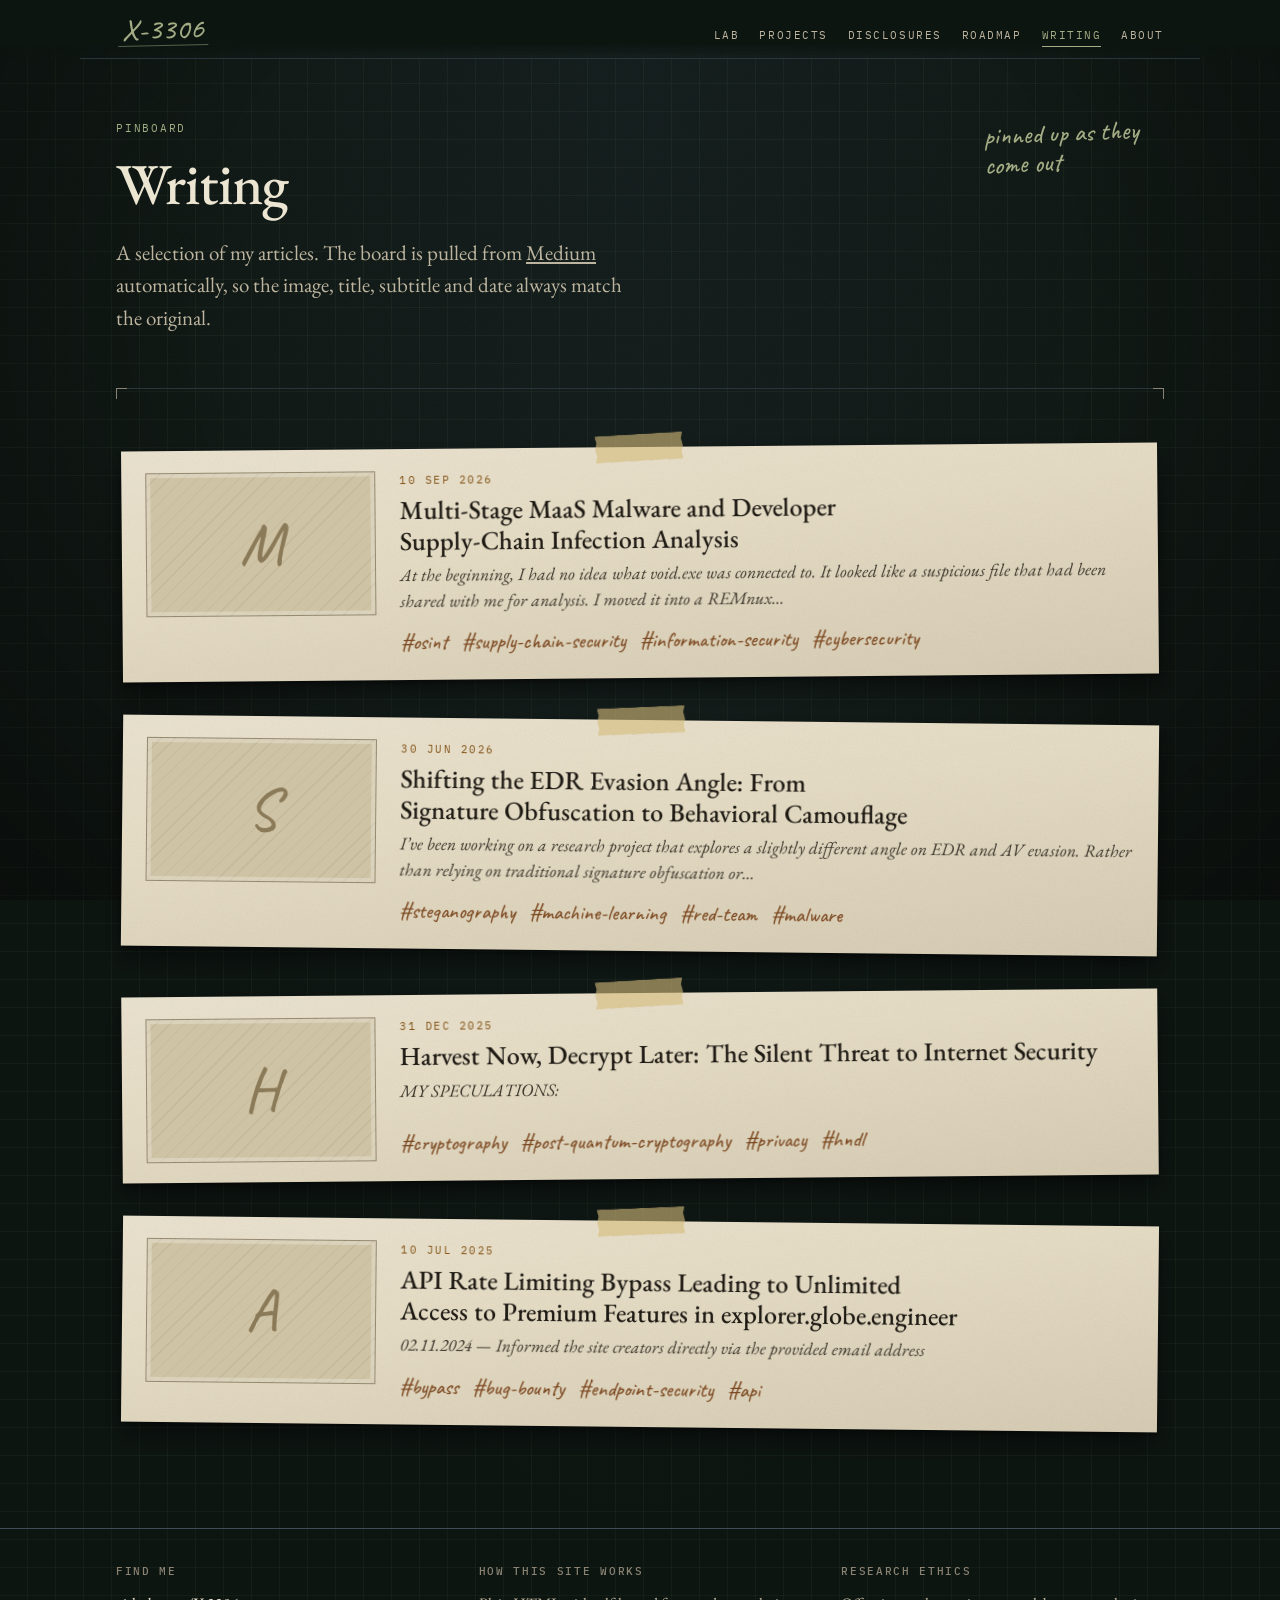
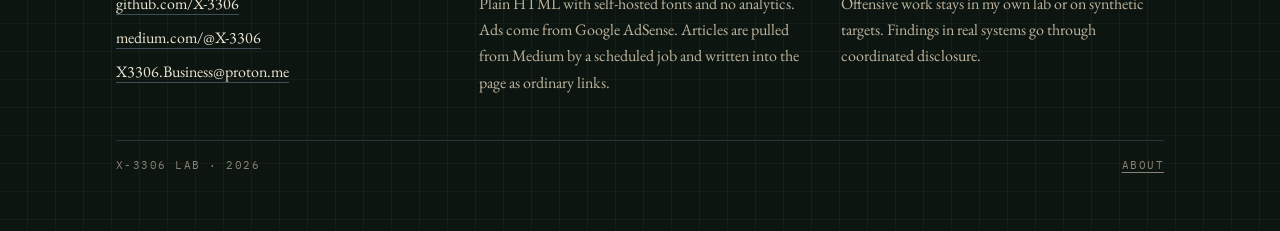
==== commit 65fc1d7a: "sync: medium articles" ====
--- a/articles.html
+++ b/articles.html
@@ -30,7 +30,9 @@
 <script>document.documentElement.classList.add('js');</script>
 
 <script type="application/ld+json">{"@context": "https://schema.org", "@graph": [{"@type": "CollectionPage", "@id": "https://x-3306.github.io/articles.html#page", "url": "https://x-3306.github.io/articles.html", "name": "Writing | X-3306 Lab", "description": "Research notes, threat intelligence write-ups and disclosure stories by X-3306, synced automatically from Medium.", "isPartOf": {"@id": "https://x-3306.github.io/#site"}, "author": {"@id": "https://x-3306.github.io/#person"}}, {"@type": "BreadcrumbList", "itemListElement": [{"@type": "ListItem", "position": 1, "name": "Lab", "item": "https://x-3306.github.io/"}, {"@type": "ListItem", "position": 2, "name": "Writing", "item": "https://x-3306.github.io/articles.html"}]}, {"@type": "WebSite", "@id": "https://x-3306.github.io/#site", "url": "https://x-3306.github.io/", "name": "X-3306 Lab", "inLanguage": "en", "publisher": {"@id": "https://x-3306.github.io/#person"}}, {"@type": "Person", "@id": "https://x-3306.github.io/#person", "name": "X-3306", "url": "https://x-3306.github.io/", "jobTitle": "Independent security researcher and threat intelligence analyst", "description": "Independent security researcher working on APT threat intelligence, malware analysis, red team research and deception technology.", "knowsAbout": ["Threat intelligence", "APT tradecraft", "Volt Typhoon", "Salt Typhoon", "Malware analysis", "Red team research", "Deception technology", "Honeypots", "Responsible disclosure"], "sameAs": ["https://github.com/X-3306", "https://medium.com/@X-3306"]}]}</script>
-<!--LD:START--><!--LD:END-->
+<!--LD:START-->
+<script type="application/ld+json">{"@context": "https://schema.org", "@type": "ItemList", "itemListElement": [{"@type": "ListItem", "position": 1, "url": "https://medium.com/@X-3306/multi-stage-maas-malware-and-developer-supply-chain-infection-analysis-52efd43079d5", "name": "Multi-Stage MaaS Malware and Developer Supply-Chain Infection Analysis"}, {"@type": "ListItem", "position": 2, "url": "https://medium.com/@X-3306/shifting-the-edr-evasion-angle-from-signature-obfuscation-to-behavioral-camouflage-9b7ec93766f6", "name": "Shifting the EDR Evasion Angle: From Signature Obfuscation to Behavioral Camouflage"}, {"@type": "ListItem", "position": 3, "url": "https://medium.com/@X-3306/harvest-now-decrypt-later-the-silent-threat-to-internet-security-e05da9e1feab", "name": "Harvest Now, Decrypt Later: The Silent Threat to Internet Security"}, {"@type": "ListItem", "position": 4, "url": "https://medium.com/@X-3306/api-rate-limiting-bypass-leading-to-unlimited-access-to-premium-features-in-explorer-globe-engineer-63583dd08f07", "name": "API Rate Limiting Bypass Leading to Unlimited Access to Premium Features in explorer.globe.engineer"}]}</script>
+<!--LD:END-->
 <meta name="google-adsense-account" content="ca-pub-8922407292297619">
 <script async src="https://pagead2.googlesyndication.com/pagead/js/adsbygoogle.js?client=ca-pub-8922407292297619" crossorigin="anonymous"></script>
 </head>
@@ -43,7 +45,10 @@
 <div class="page-head"><div><p class="kicker">Pinboard</p><h1>Writing</h1><p class="lede">A selection of my articles. The board is pulled from <a href="https://medium.com/@X-3306" rel="me noopener">Medium</a> automatically, so the image, title, subtitle and date always match the original.</p></div><div class="scrawl" aria-hidden="true">pinned up as they come out</div></div>
 <section class="sec rv" style="margin-top:44px" aria-label="All articles"><div class="posts">
 <!--ARTICLES:START-->
-<p class="empty">New articles appear here automatically a few hours after they are published on Medium.</p>
+<article class="post paper tape"><span class="post-img"><img src="https://cdn-images-1.medium.com/proxy/1*BYWMAGDZAPQSwSBnNcoOSQ.png" alt="" loading="lazy" decoding="async" width="460" height="288" referrerpolicy="no-referrer"></span><div class="post-body"><time datetime="2026-09-10">10 Sep 2026</time><h3><a href="https://medium.com/@X-3306/multi-stage-maas-malware-and-developer-supply-chain-infection-analysis-52efd43079d5" target="_blank" rel="noopener noreferrer">Multi-Stage MaaS Malware and Developer Supply-Chain Infection Analysis</a></h3><p>At the beginning, I had no idea what void.exe was connected to. It looked like a suspicious file that had been shared with me for analysis. I moved it into a REMnux...</p><ul class="tags"><li>osint</li><li>supply-chain-security</li><li>information-security</li><li>cybersecurity</li></ul></div></article>
+<article class="post paper tape"><span class="post-img"><img src="https://cdn-images-1.medium.com/max/1024/0*-Lz-vGqzOh0M76Q-.png" alt="" loading="lazy" decoding="async" width="460" height="288" referrerpolicy="no-referrer"></span><div class="post-body"><time datetime="2026-06-30">30 Jun 2026</time><h3><a href="https://medium.com/@X-3306/shifting-the-edr-evasion-angle-from-signature-obfuscation-to-behavioral-camouflage-9b7ec93766f6" target="_blank" rel="noopener noreferrer">Shifting the EDR Evasion Angle: From Signature Obfuscation to Behavioral Camouflage</a></h3><p>I’ve been working on a research project that explores a slightly different angle on EDR and AV evasion. Rather than relying on traditional signature obfuscation or...</p><ul class="tags"><li>steganography</li><li>machine-learning</li><li>red-team</li><li>malware</li></ul></div></article>
+<article class="post paper tape"><span class="post-img"><img src="https://cdn-images-1.medium.com/max/1024/1*0-uxzclvMshD4FR6zRMPbQ.png" alt="" loading="lazy" decoding="async" width="460" height="288" referrerpolicy="no-referrer"></span><div class="post-body"><time datetime="2025-12-31">31 Dec 2025</time><h3><a href="https://medium.com/@X-3306/harvest-now-decrypt-later-the-silent-threat-to-internet-security-e05da9e1feab" target="_blank" rel="noopener noreferrer">Harvest Now, Decrypt Later: The Silent Threat to Internet Security</a></h3><p>MY SPECULATIONS:</p><ul class="tags"><li>cryptography</li><li>post-quantum-cryptography</li><li>privacy</li><li>hndl</li></ul></div></article>
+<article class="post paper tape"><span class="post-img"><img src="https://cdn-images-1.medium.com/max/1024/1*qqwwqTSP1J1tyPXwicIPHg.png" alt="" loading="lazy" decoding="async" width="460" height="288" referrerpolicy="no-referrer"></span><div class="post-body"><time datetime="2025-07-10">10 Jul 2025</time><h3><a href="https://medium.com/@X-3306/api-rate-limiting-bypass-leading-to-unlimited-access-to-premium-features-in-explorer-globe-engineer-63583dd08f07" target="_blank" rel="noopener noreferrer">API Rate Limiting Bypass Leading to Unlimited Access to Premium Features in explorer.globe.engineer</a></h3><p>02.11.2024 — Informed the site creators directly via the provided email address</p><ul class="tags"><li>bypass</li><li>bug-bounty</li><li>endpoint-security</li><li>api</li></ul></div></article>
 <!--ARTICLES:END-->
 </div></section>
 </main>
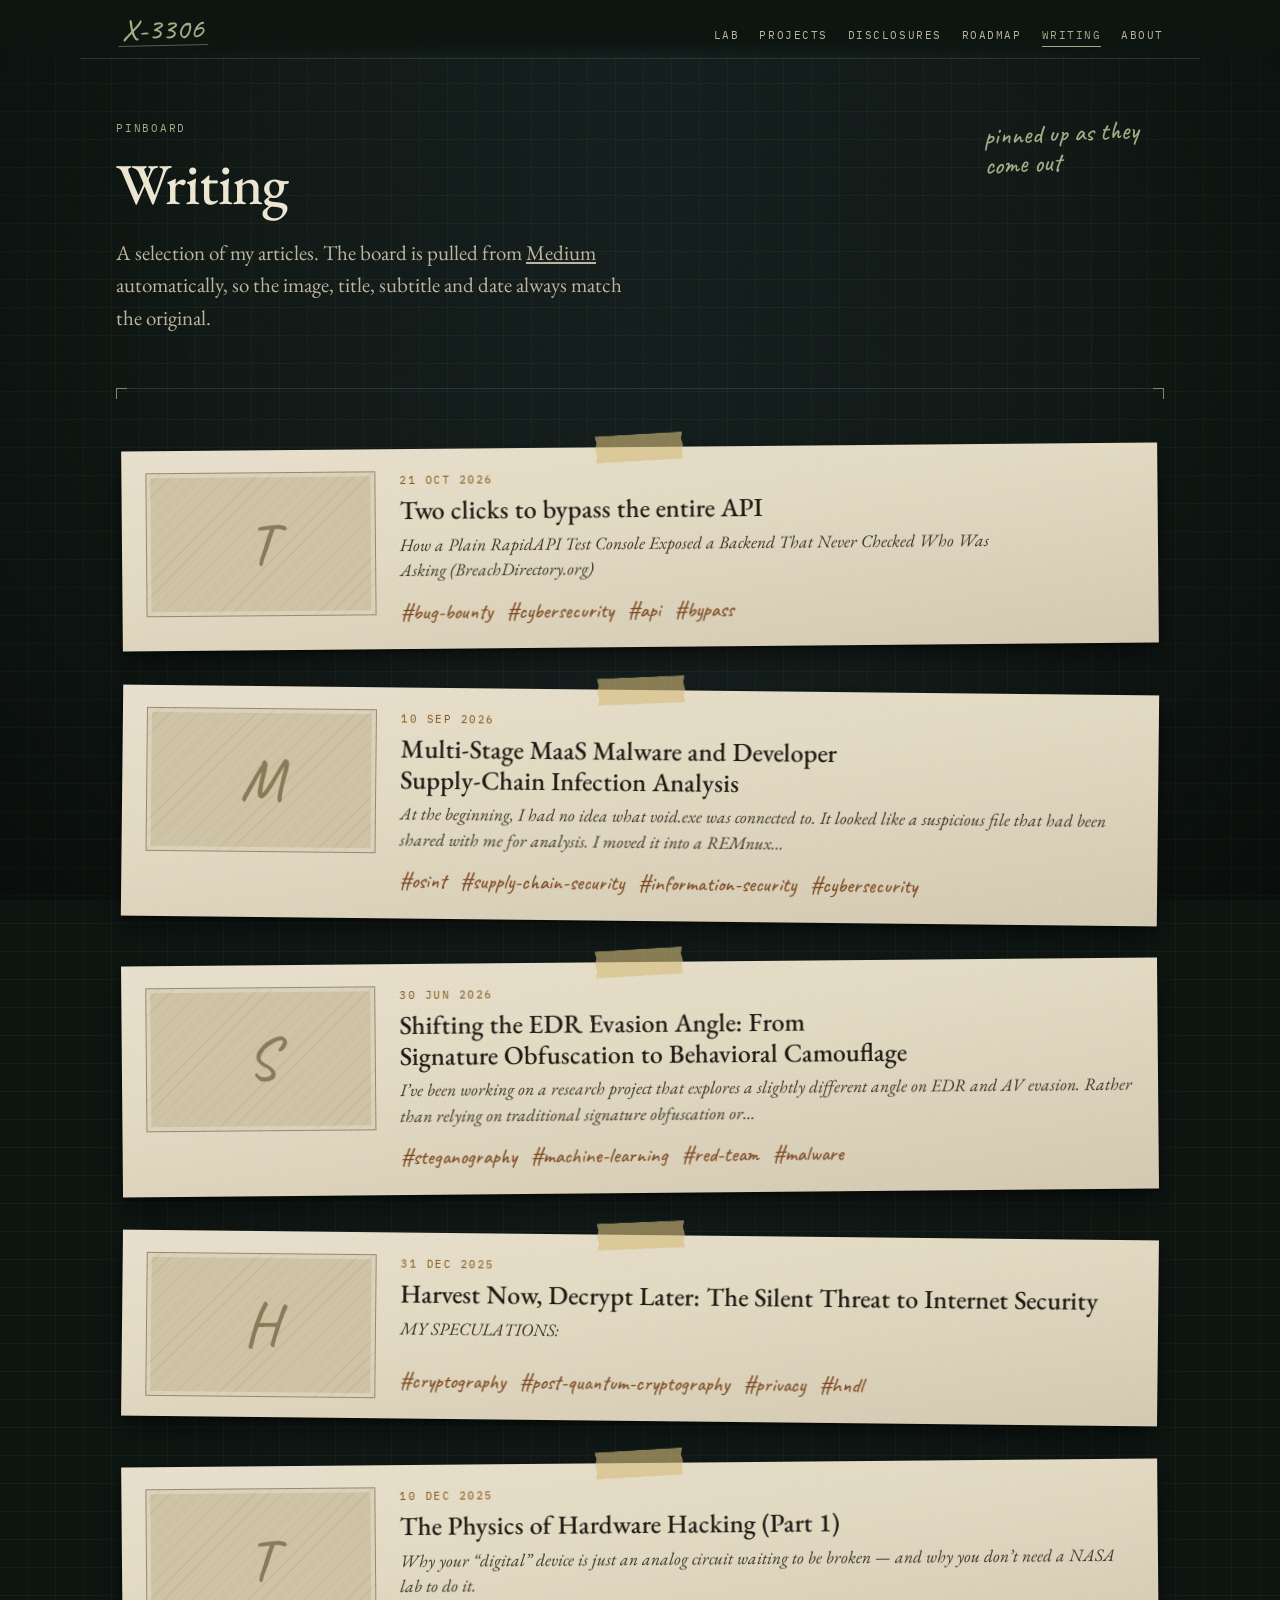
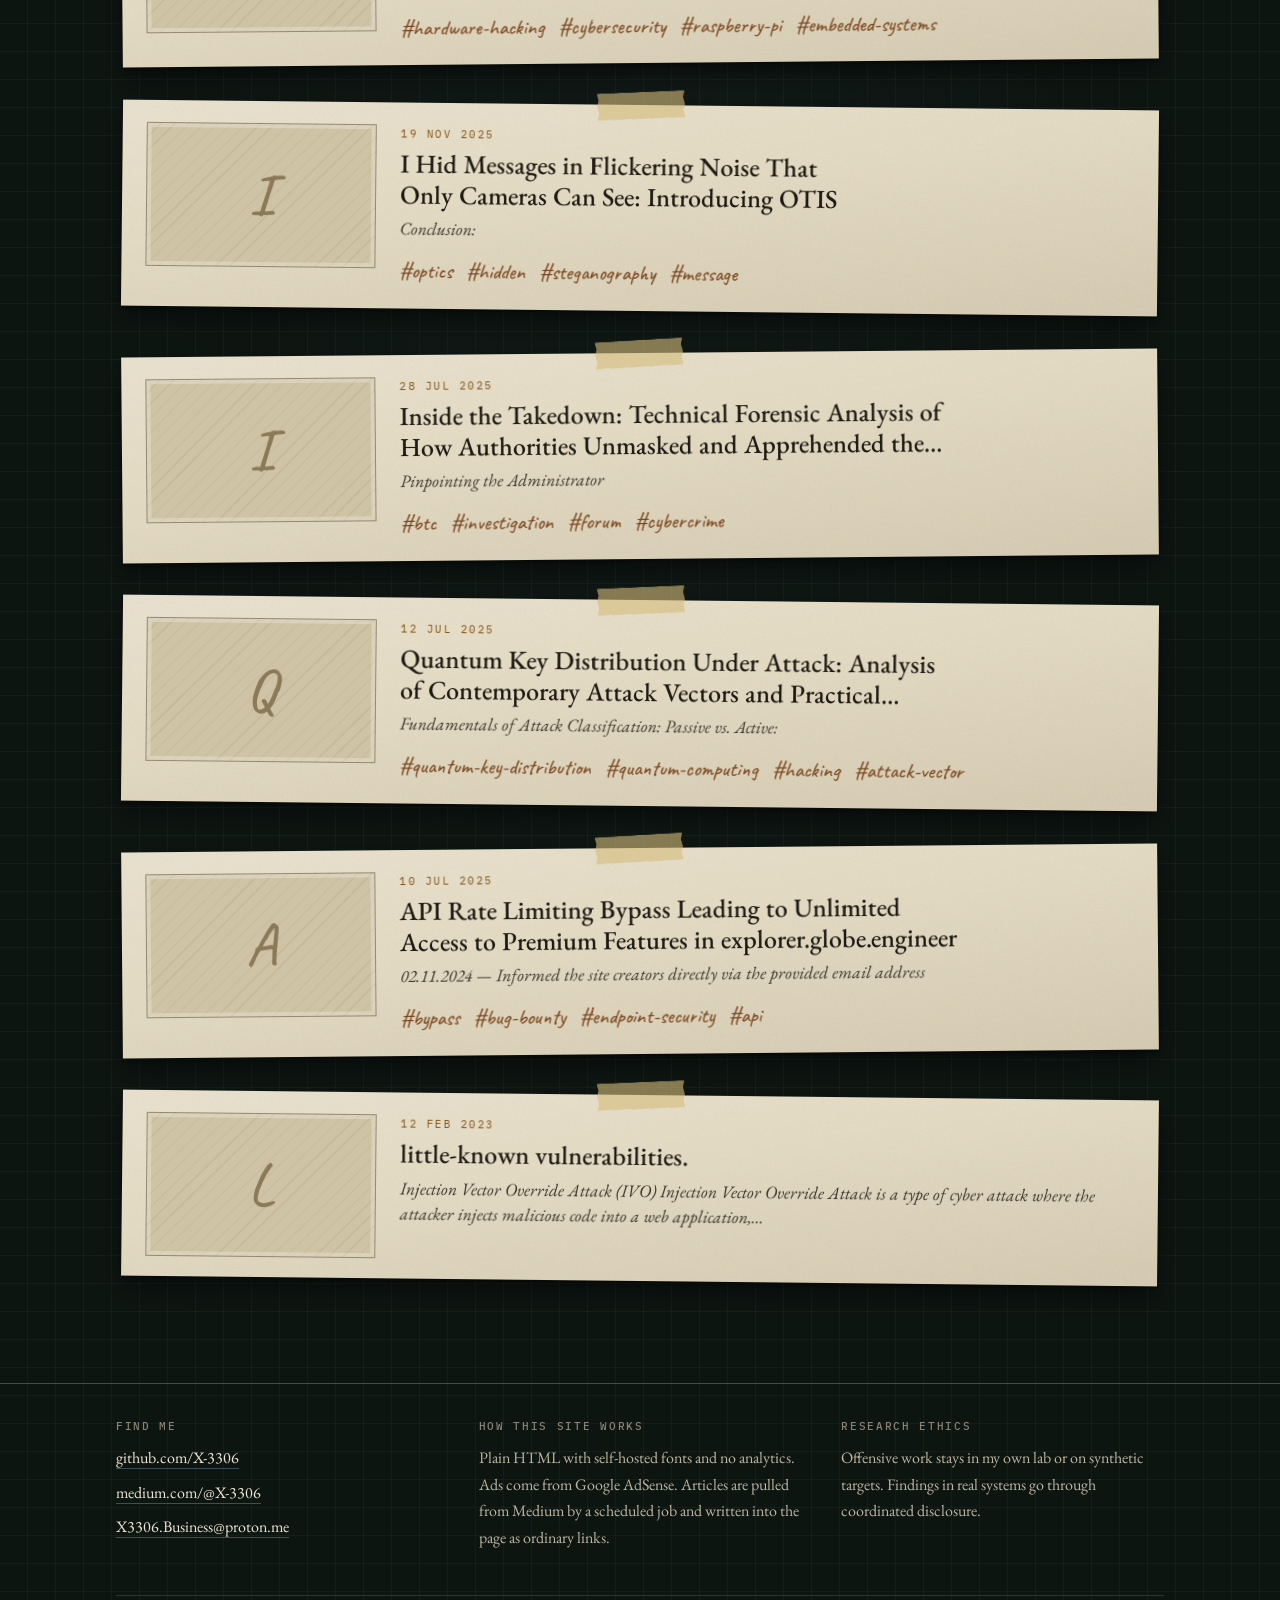
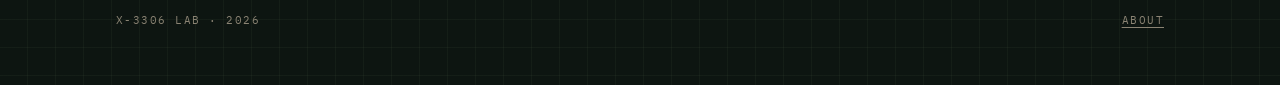
==== commit 97db4a52: "sync: medium articles" ====
--- a/articles.html
+++ b/articles.html
@@ -31,7 +31,7 @@
 
 <script type="application/ld+json">{"@context": "https://schema.org", "@graph": [{"@type": "CollectionPage", "@id": "https://x-3306.github.io/articles.html#page", "url": "https://x-3306.github.io/articles.html", "name": "Writing | X-3306 Lab", "description": "Research notes, threat intelligence write-ups and disclosure stories by X-3306, synced automatically from Medium.", "isPartOf": {"@id": "https://x-3306.github.io/#site"}, "author": {"@id": "https://x-3306.github.io/#person"}}, {"@type": "BreadcrumbList", "itemListElement": [{"@type": "ListItem", "position": 1, "name": "Lab", "item": "https://x-3306.github.io/"}, {"@type": "ListItem", "position": 2, "name": "Writing", "item": "https://x-3306.github.io/articles.html"}]}, {"@type": "WebSite", "@id": "https://x-3306.github.io/#site", "url": "https://x-3306.github.io/", "name": "X-3306 Lab", "inLanguage": "en", "publisher": {"@id": "https://x-3306.github.io/#person"}}, {"@type": "Person", "@id": "https://x-3306.github.io/#person", "name": "X-3306", "url": "https://x-3306.github.io/", "jobTitle": "Independent security researcher and threat intelligence analyst", "description": "Independent security researcher working on APT threat intelligence, malware analysis, red team research and deception technology.", "knowsAbout": ["Threat intelligence", "APT tradecraft", "Volt Typhoon", "Salt Typhoon", "Malware analysis", "Red team research", "Deception technology", "Honeypots", "Responsible disclosure"], "sameAs": ["https://github.com/X-3306", "https://medium.com/@X-3306"]}]}</script>
 <!--LD:START-->
-<script type="application/ld+json">{"@context": "https://schema.org", "@type": "ItemList", "itemListElement": [{"@type": "ListItem", "position": 1, "url": "https://medium.com/@X-3306/multi-stage-maas-malware-and-developer-supply-chain-infection-analysis-52efd43079d5", "name": "Multi-Stage MaaS Malware and Developer Supply-Chain Infection Analysis"}, {"@type": "ListItem", "position": 2, "url": "https://medium.com/@X-3306/shifting-the-edr-evasion-angle-from-signature-obfuscation-to-behavioral-camouflage-9b7ec93766f6", "name": "Shifting the EDR Evasion Angle: From Signature Obfuscation to Behavioral Camouflage"}, {"@type": "ListItem", "position": 3, "url": "https://medium.com/@X-3306/harvest-now-decrypt-later-the-silent-threat-to-internet-security-e05da9e1feab", "name": "Harvest Now, Decrypt Later: The Silent Threat to Internet Security"}, {"@type": "ListItem", "position": 4, "url": "https://medium.com/@X-3306/api-rate-limiting-bypass-leading-to-unlimited-access-to-premium-features-in-explorer-globe-engineer-63583dd08f07", "name": "API Rate Limiting Bypass Leading to Unlimited Access to Premium Features in explorer.globe.engineer"}]}</script>
+<script type="application/ld+json">{"@context": "https://schema.org", "@type": "ItemList", "itemListElement": [{"@type": "ListItem", "position": 1, "url": "https://infosecwriteups.com/two-clicks-to-bypass-the-entire-api-5034e9d935cb", "name": "Two clicks to bypass the entire API"}, {"@type": "ListItem", "position": 2, "url": "https://medium.com/@X-3306/multi-stage-maas-malware-and-developer-supply-chain-infection-analysis-52efd43079d5", "name": "Multi-Stage MaaS Malware and Developer Supply-Chain Infection Analysis"}, {"@type": "ListItem", "position": 3, "url": "https://medium.com/@X-3306/shifting-the-edr-evasion-angle-from-signature-obfuscation-to-behavioral-camouflage-9b7ec93766f6", "name": "Shifting the EDR Evasion Angle: From Signature Obfuscation to Behavioral Camouflage"}, {"@type": "ListItem", "position": 4, "url": "https://medium.com/@X-3306/harvest-now-decrypt-later-the-silent-threat-to-internet-security-e05da9e1feab", "name": "Harvest Now, Decrypt Later: The Silent Threat to Internet Security"}, {"@type": "ListItem", "position": 5, "url": "https://medium.com/@X-3306/the-physics-of-hardware-hacking-part-1-eb39044163c1", "name": "The Physics of Hardware Hacking (Part 1)"}, {"@type": "ListItem", "position": 6, "url": "https://medium.com/@X-3306/i-hid-messages-in-flickering-noise-that-only-cameras-can-see-introducing-otis-8cdbbb00fc06", "name": "I Hid Messages in Flickering Noise That Only Cameras Can See: Introducing OTIS"}, {"@type": "ListItem", "position": 7, "url": "https://medium.com/@X-3306/inside-the-takedown-technical-forensic-analysis-of-how-authorities-unmasked-and-apprehended-the-4f0468b662f9", "name": "Inside the Takedown: Technical Forensic Analysis of How Authorities Unmasked and Apprehended the…"}, {"@type": "ListItem", "position": 8, "url": "https://medium.com/@X-3306/quantum-key-distribution-under-attack-analysis-of-contemporary-attack-vectors-and-practical-0968bff477ae", "name": "Quantum Key Distribution Under Attack: Analysis of Contemporary Attack Vectors and Practical…"}, {"@type": "ListItem", "position": 9, "url": "https://medium.com/@X-3306/api-rate-limiting-bypass-leading-to-unlimited-access-to-premium-features-in-explorer-globe-engineer-63583dd08f07", "name": "API Rate Limiting Bypass Leading to Unlimited Access to Premium Features in explorer.globe.engineer"}, {"@type": "ListItem", "position": 10, "url": "https://medium.com/@X-3306/little-known-vulnerabilities-7fc804a95ed5", "name": "little-known vulnerabilities."}]}</script>
 <!--LD:END-->
 <meta name="google-adsense-account" content="ca-pub-8922407292297619">
 <script async src="https://pagead2.googlesyndication.com/pagead/js/adsbygoogle.js?client=ca-pub-8922407292297619" crossorigin="anonymous"></script>
@@ -45,10 +45,16 @@
 <div class="page-head"><div><p class="kicker">Pinboard</p><h1>Writing</h1><p class="lede">A selection of my articles. The board is pulled from <a href="https://medium.com/@X-3306" rel="me noopener">Medium</a> automatically, so the image, title, subtitle and date always match the original.</p></div><div class="scrawl" aria-hidden="true">pinned up as they come out</div></div>
 <section class="sec rv" style="margin-top:44px" aria-label="All articles"><div class="posts">
 <!--ARTICLES:START-->
+<article class="post paper tape"><span class="post-img"><img src="https://cdn-images-1.medium.com/max/1024/1*LSWy0mB3jlFuOexVg1hvVQ.png" alt="" loading="lazy" decoding="async" width="460" height="288" referrerpolicy="no-referrer"></span><div class="post-body"><time datetime="2026-10-21">21 Oct 2026</time><h3><a href="https://infosecwriteups.com/two-clicks-to-bypass-the-entire-api-5034e9d935cb" target="_blank" rel="noopener noreferrer">Two clicks to bypass the entire API</a></h3><p>How a Plain RapidAPI Test Console Exposed a Backend That Never Checked Who Was Asking (BreachDirectory.org)</p><ul class="tags"><li>bug-bounty</li><li>cybersecurity</li><li>api</li><li>bypass</li></ul></div></article>
 <article class="post paper tape"><span class="post-img"><img src="https://cdn-images-1.medium.com/proxy/1*BYWMAGDZAPQSwSBnNcoOSQ.png" alt="" loading="lazy" decoding="async" width="460" height="288" referrerpolicy="no-referrer"></span><div class="post-body"><time datetime="2026-09-10">10 Sep 2026</time><h3><a href="https://medium.com/@X-3306/multi-stage-maas-malware-and-developer-supply-chain-infection-analysis-52efd43079d5" target="_blank" rel="noopener noreferrer">Multi-Stage MaaS Malware and Developer Supply-Chain Infection Analysis</a></h3><p>At the beginning, I had no idea what void.exe was connected to. It looked like a suspicious file that had been shared with me for analysis. I moved it into a REMnux...</p><ul class="tags"><li>osint</li><li>supply-chain-security</li><li>information-security</li><li>cybersecurity</li></ul></div></article>
 <article class="post paper tape"><span class="post-img"><img src="https://cdn-images-1.medium.com/max/1024/0*-Lz-vGqzOh0M76Q-.png" alt="" loading="lazy" decoding="async" width="460" height="288" referrerpolicy="no-referrer"></span><div class="post-body"><time datetime="2026-06-30">30 Jun 2026</time><h3><a href="https://medium.com/@X-3306/shifting-the-edr-evasion-angle-from-signature-obfuscation-to-behavioral-camouflage-9b7ec93766f6" target="_blank" rel="noopener noreferrer">Shifting the EDR Evasion Angle: From Signature Obfuscation to Behavioral Camouflage</a></h3><p>I’ve been working on a research project that explores a slightly different angle on EDR and AV evasion. Rather than relying on traditional signature obfuscation or...</p><ul class="tags"><li>steganography</li><li>machine-learning</li><li>red-team</li><li>malware</li></ul></div></article>
 <article class="post paper tape"><span class="post-img"><img src="https://cdn-images-1.medium.com/max/1024/1*0-uxzclvMshD4FR6zRMPbQ.png" alt="" loading="lazy" decoding="async" width="460" height="288" referrerpolicy="no-referrer"></span><div class="post-body"><time datetime="2025-12-31">31 Dec 2025</time><h3><a href="https://medium.com/@X-3306/harvest-now-decrypt-later-the-silent-threat-to-internet-security-e05da9e1feab" target="_blank" rel="noopener noreferrer">Harvest Now, Decrypt Later: The Silent Threat to Internet Security</a></h3><p>MY SPECULATIONS:</p><ul class="tags"><li>cryptography</li><li>post-quantum-cryptography</li><li>privacy</li><li>hndl</li></ul></div></article>
+<article class="post paper tape"><span class="post-img"><img src="https://cdn-images-1.medium.com/max/1024/1*Ty5ZZzsjLCUTxlKKXj1sMg.png" alt="" loading="lazy" decoding="async" width="460" height="288" referrerpolicy="no-referrer"></span><div class="post-body"><time datetime="2025-12-10">10 Dec 2025</time><h3><a href="https://medium.com/@X-3306/the-physics-of-hardware-hacking-part-1-eb39044163c1" target="_blank" rel="noopener noreferrer">The Physics of Hardware Hacking (Part 1)</a></h3><p>Why your “digital” device is just an analog circuit waiting to be broken — and why you don’t need a NASA lab to do it.</p><ul class="tags"><li>hardware-hacking</li><li>cybersecurity</li><li>raspberry-pi</li><li>embedded-systems</li></ul></div></article>
+<article class="post paper tape"><span class="post-img"><img src="https://cdn-images-1.medium.com/max/776/1*mTUq9dQrM2SZRwcl3CvPhw.png" alt="" loading="lazy" decoding="async" width="460" height="288" referrerpolicy="no-referrer"></span><div class="post-body"><time datetime="2025-11-19">19 Nov 2025</time><h3><a href="https://medium.com/@X-3306/i-hid-messages-in-flickering-noise-that-only-cameras-can-see-introducing-otis-8cdbbb00fc06" target="_blank" rel="noopener noreferrer">I Hid Messages in Flickering Noise That Only Cameras Can See: Introducing OTIS</a></h3><p>Conclusion:</p><ul class="tags"><li>optics</li><li>hidden</li><li>steganography</li><li>message</li></ul></div></article>
+<article class="post paper tape"><span class="post-img"><img src="https://cdn-images-1.medium.com/max/1024/0*jwdrK8nwWA2N-Qy9" alt="" loading="lazy" decoding="async" width="460" height="288" referrerpolicy="no-referrer"></span><div class="post-body"><time datetime="2025-07-28">28 Jul 2025</time><h3><a href="https://medium.com/@X-3306/inside-the-takedown-technical-forensic-analysis-of-how-authorities-unmasked-and-apprehended-the-4f0468b662f9" target="_blank" rel="noopener noreferrer">Inside the Takedown: Technical Forensic Analysis of How Authorities Unmasked and Apprehended the…</a></h3><p>Pinpointing the Administrator</p><ul class="tags"><li>btc</li><li>investigation</li><li>forum</li><li>cybercrime</li></ul></div></article>
+<article class="post paper tape"><span class="post-img"><img src="https://cdn-images-1.medium.com/max/1024/0*KBSu17UEVoEHOCag" alt="" loading="lazy" decoding="async" width="460" height="288" referrerpolicy="no-referrer"></span><div class="post-body"><time datetime="2025-07-12">12 Jul 2025</time><h3><a href="https://medium.com/@X-3306/quantum-key-distribution-under-attack-analysis-of-contemporary-attack-vectors-and-practical-0968bff477ae" target="_blank" rel="noopener noreferrer">Quantum Key Distribution Under Attack: Analysis of Contemporary Attack Vectors and Practical…</a></h3><p>Fundamentals of Attack Classification: Passive vs. Active:</p><ul class="tags"><li>quantum-key-distribution</li><li>quantum-computing</li><li>hacking</li><li>attack-vector</li></ul></div></article>
 <article class="post paper tape"><span class="post-img"><img src="https://cdn-images-1.medium.com/max/1024/1*qqwwqTSP1J1tyPXwicIPHg.png" alt="" loading="lazy" decoding="async" width="460" height="288" referrerpolicy="no-referrer"></span><div class="post-body"><time datetime="2025-07-10">10 Jul 2025</time><h3><a href="https://medium.com/@X-3306/api-rate-limiting-bypass-leading-to-unlimited-access-to-premium-features-in-explorer-globe-engineer-63583dd08f07" target="_blank" rel="noopener noreferrer">API Rate Limiting Bypass Leading to Unlimited Access to Premium Features in explorer.globe.engineer</a></h3><p>02.11.2024 — Informed the site creators directly via the provided email address</p><ul class="tags"><li>bypass</li><li>bug-bounty</li><li>endpoint-security</li><li>api</li></ul></div></article>
+<article class="post paper tape"><span class="post-img"><img src="https://cdn-images-1.medium.com/max/1024/1*e7cyEi3AqK6CTnyNY06fDg.jpeg" alt="" loading="lazy" decoding="async" width="460" height="288" referrerpolicy="no-referrer"></span><div class="post-body"><time datetime="2023-02-12">12 Feb 2023</time><h3><a href="https://medium.com/@X-3306/little-known-vulnerabilities-7fc804a95ed5" target="_blank" rel="noopener noreferrer">little-known vulnerabilities.</a></h3><p>Injection Vector Override Attack (IVO) Injection Vector Override Attack is a type of cyber attack where the attacker injects malicious code into a web application,...</p></div></article>
 <!--ARTICLES:END-->
 </div></section>
 </main>
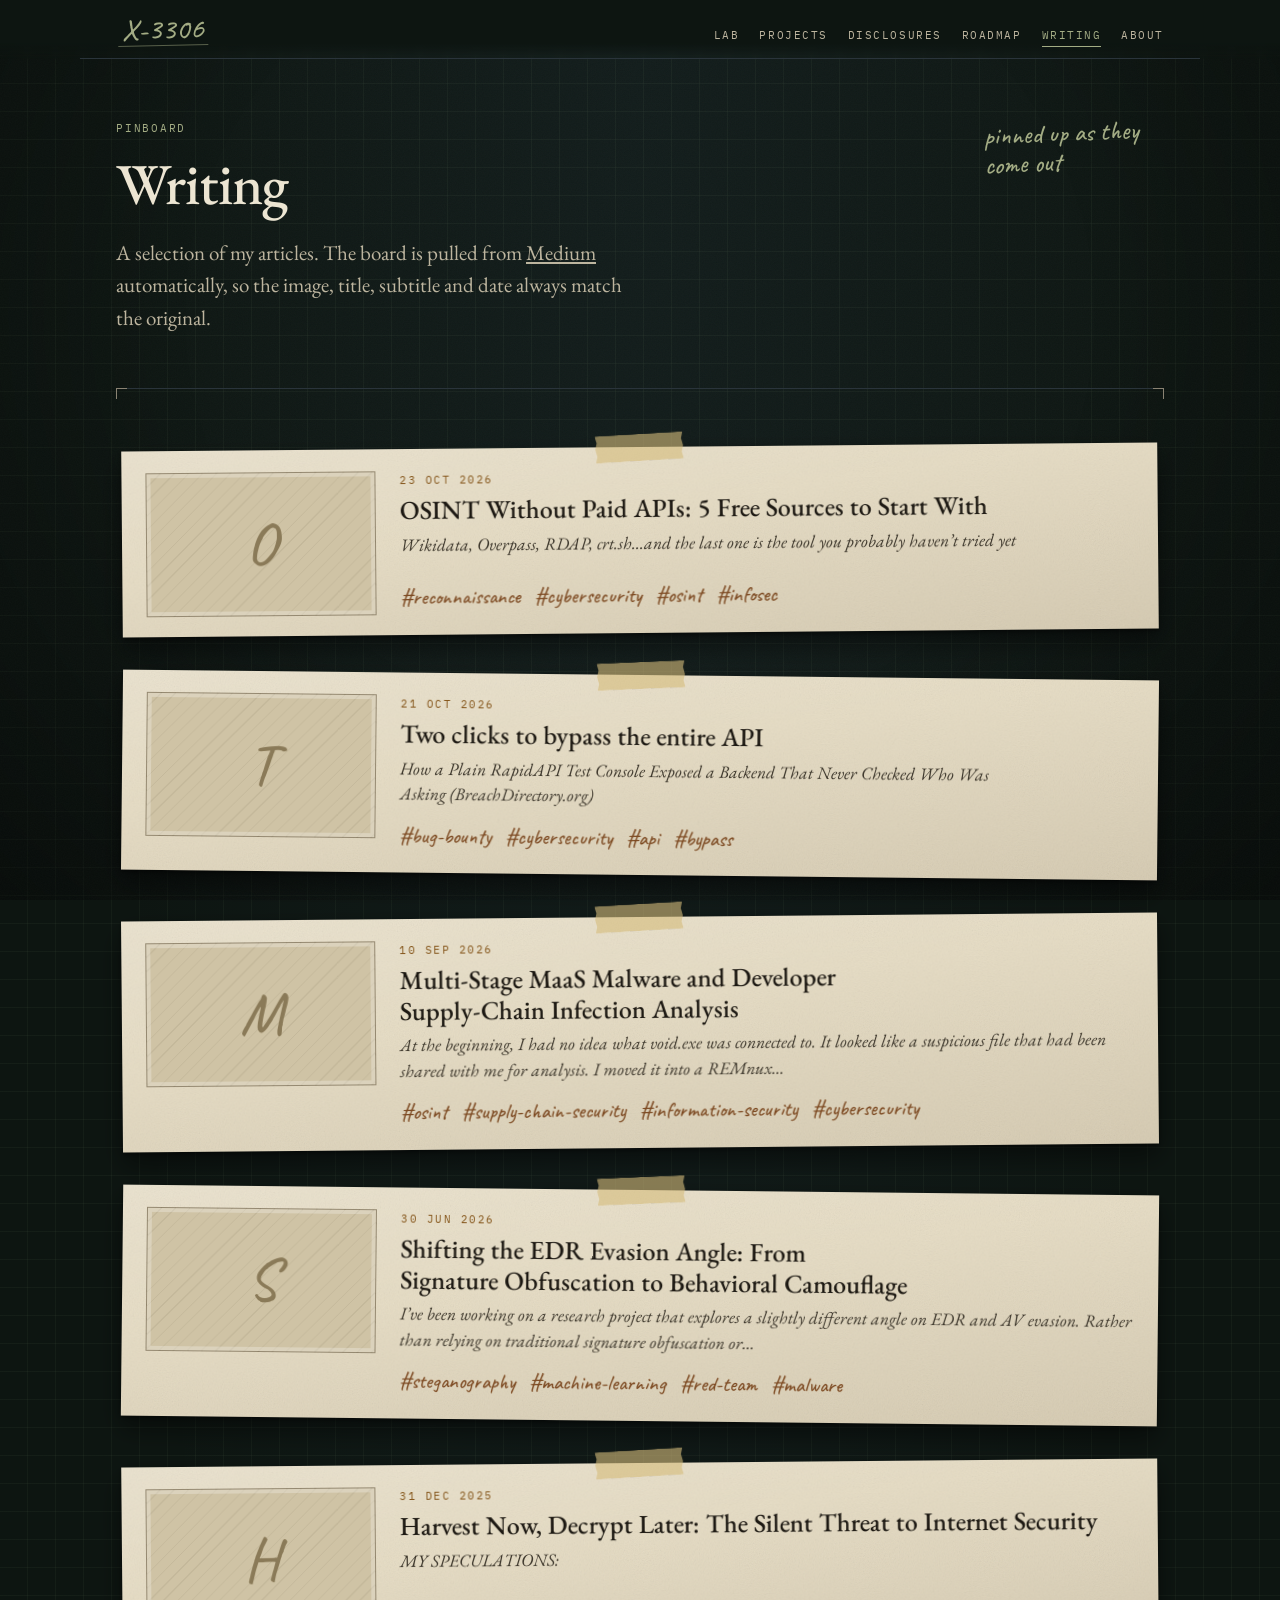
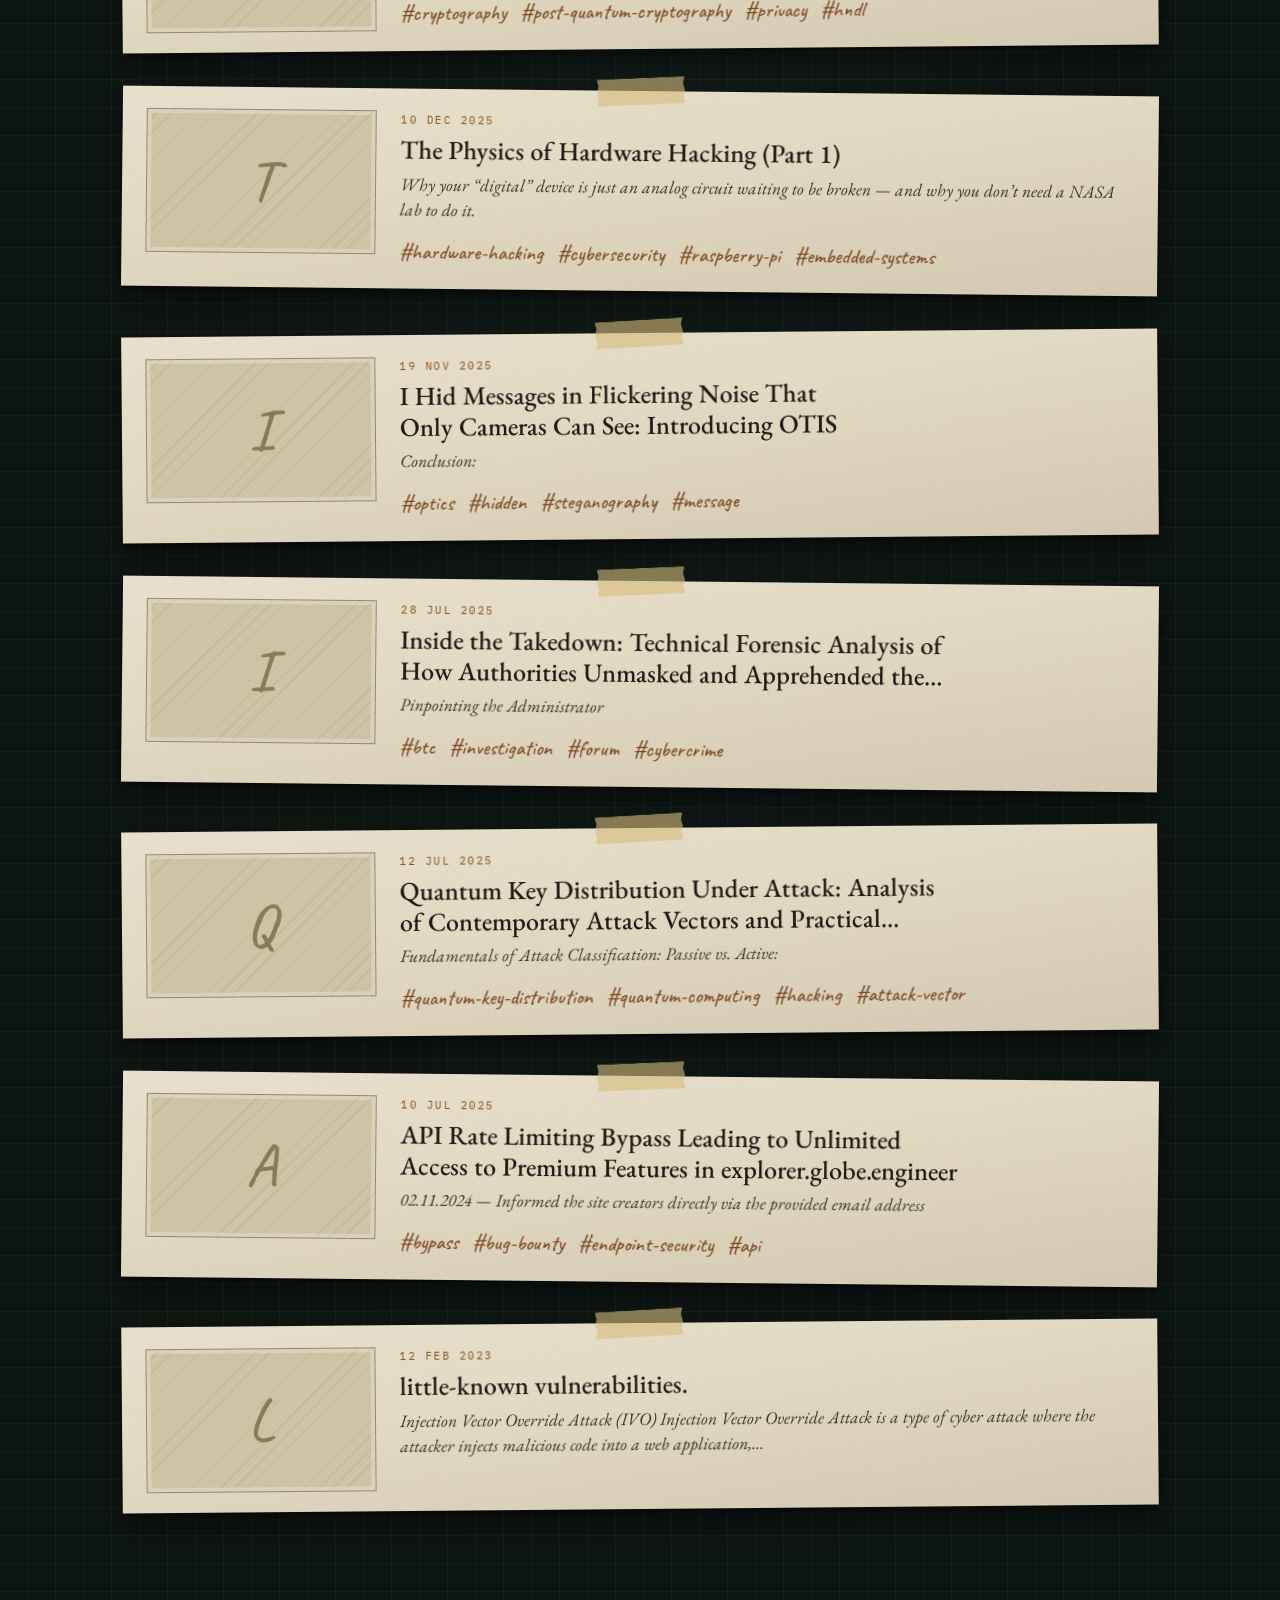
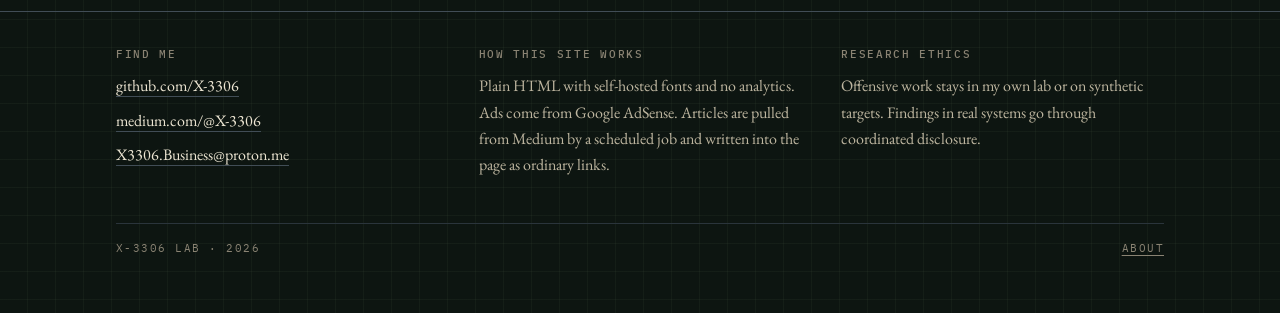
==== commit 311be62b: "sync: medium articles" ====
--- a/articles.html
+++ b/articles.html
@@ -31,7 +31,7 @@
 
 <script type="application/ld+json">{"@context": "https://schema.org", "@graph": [{"@type": "CollectionPage", "@id": "https://x-3306.github.io/articles.html#page", "url": "https://x-3306.github.io/articles.html", "name": "Writing | X-3306 Lab", "description": "Research notes, threat intelligence write-ups and disclosure stories by X-3306, synced automatically from Medium.", "isPartOf": {"@id": "https://x-3306.github.io/#site"}, "author": {"@id": "https://x-3306.github.io/#person"}}, {"@type": "BreadcrumbList", "itemListElement": [{"@type": "ListItem", "position": 1, "name": "Lab", "item": "https://x-3306.github.io/"}, {"@type": "ListItem", "position": 2, "name": "Writing", "item": "https://x-3306.github.io/articles.html"}]}, {"@type": "WebSite", "@id": "https://x-3306.github.io/#site", "url": "https://x-3306.github.io/", "name": "X-3306 Lab", "inLanguage": "en", "publisher": {"@id": "https://x-3306.github.io/#person"}}, {"@type": "Person", "@id": "https://x-3306.github.io/#person", "name": "X-3306", "url": "https://x-3306.github.io/", "jobTitle": "Independent security researcher and threat intelligence analyst", "description": "Independent security researcher working on APT threat intelligence, malware analysis, red team research and deception technology.", "knowsAbout": ["Threat intelligence", "APT tradecraft", "Volt Typhoon", "Salt Typhoon", "Malware analysis", "Red team research", "Deception technology", "Honeypots", "Responsible disclosure"], "sameAs": ["https://github.com/X-3306", "https://medium.com/@X-3306"]}]}</script>
 <!--LD:START-->
-<script type="application/ld+json">{"@context": "https://schema.org", "@type": "ItemList", "itemListElement": [{"@type": "ListItem", "position": 1, "url": "https://infosecwriteups.com/two-clicks-to-bypass-the-entire-api-5034e9d935cb", "name": "Two clicks to bypass the entire API"}, {"@type": "ListItem", "position": 2, "url": "https://medium.com/@X-3306/multi-stage-maas-malware-and-developer-supply-chain-infection-analysis-52efd43079d5", "name": "Multi-Stage MaaS Malware and Developer Supply-Chain Infection Analysis"}, {"@type": "ListItem", "position": 3, "url": "https://medium.com/@X-3306/shifting-the-edr-evasion-angle-from-signature-obfuscation-to-behavioral-camouflage-9b7ec93766f6", "name": "Shifting the EDR Evasion Angle: From Signature Obfuscation to Behavioral Camouflage"}, {"@type": "ListItem", "position": 4, "url": "https://medium.com/@X-3306/harvest-now-decrypt-later-the-silent-threat-to-internet-security-e05da9e1feab", "name": "Harvest Now, Decrypt Later: The Silent Threat to Internet Security"}, {"@type": "ListItem", "position": 5, "url": "https://medium.com/@X-3306/the-physics-of-hardware-hacking-part-1-eb39044163c1", "name": "The Physics of Hardware Hacking (Part 1)"}, {"@type": "ListItem", "position": 6, "url": "https://medium.com/@X-3306/i-hid-messages-in-flickering-noise-that-only-cameras-can-see-introducing-otis-8cdbbb00fc06", "name": "I Hid Messages in Flickering Noise That Only Cameras Can See: Introducing OTIS"}, {"@type": "ListItem", "position": 7, "url": "https://medium.com/@X-3306/inside-the-takedown-technical-forensic-analysis-of-how-authorities-unmasked-and-apprehended-the-4f0468b662f9", "name": "Inside the Takedown: Technical Forensic Analysis of How Authorities Unmasked and Apprehended the…"}, {"@type": "ListItem", "position": 8, "url": "https://medium.com/@X-3306/quantum-key-distribution-under-attack-analysis-of-contemporary-attack-vectors-and-practical-0968bff477ae", "name": "Quantum Key Distribution Under Attack: Analysis of Contemporary Attack Vectors and Practical…"}, {"@type": "ListItem", "position": 9, "url": "https://medium.com/@X-3306/api-rate-limiting-bypass-leading-to-unlimited-access-to-premium-features-in-explorer-globe-engineer-63583dd08f07", "name": "API Rate Limiting Bypass Leading to Unlimited Access to Premium Features in explorer.globe.engineer"}, {"@type": "ListItem", "position": 10, "url": "https://medium.com/@X-3306/little-known-vulnerabilities-7fc804a95ed5", "name": "little-known vulnerabilities."}]}</script>
+<script type="application/ld+json">{"@context": "https://schema.org", "@type": "ItemList", "itemListElement": [{"@type": "ListItem", "position": 1, "url": "https://osintteam.blog/osint-without-paid-apis-5-free-sources-to-start-with-46d8d4d24ca3", "name": "OSINT Without Paid APIs: 5 Free Sources to Start With"}, {"@type": "ListItem", "position": 2, "url": "https://infosecwriteups.com/two-clicks-to-bypass-the-entire-api-5034e9d935cb", "name": "Two clicks to bypass the entire API"}, {"@type": "ListItem", "position": 3, "url": "https://medium.com/@X-3306/multi-stage-maas-malware-and-developer-supply-chain-infection-analysis-52efd43079d5", "name": "Multi-Stage MaaS Malware and Developer Supply-Chain Infection Analysis"}, {"@type": "ListItem", "position": 4, "url": "https://medium.com/@X-3306/shifting-the-edr-evasion-angle-from-signature-obfuscation-to-behavioral-camouflage-9b7ec93766f6", "name": "Shifting the EDR Evasion Angle: From Signature Obfuscation to Behavioral Camouflage"}, {"@type": "ListItem", "position": 5, "url": "https://medium.com/@X-3306/harvest-now-decrypt-later-the-silent-threat-to-internet-security-e05da9e1feab", "name": "Harvest Now, Decrypt Later: The Silent Threat to Internet Security"}, {"@type": "ListItem", "position": 6, "url": "https://medium.com/@X-3306/the-physics-of-hardware-hacking-part-1-eb39044163c1", "name": "The Physics of Hardware Hacking (Part 1)"}, {"@type": "ListItem", "position": 7, "url": "https://medium.com/@X-3306/i-hid-messages-in-flickering-noise-that-only-cameras-can-see-introducing-otis-8cdbbb00fc06", "name": "I Hid Messages in Flickering Noise That Only Cameras Can See: Introducing OTIS"}, {"@type": "ListItem", "position": 8, "url": "https://medium.com/@X-3306/inside-the-takedown-technical-forensic-analysis-of-how-authorities-unmasked-and-apprehended-the-4f0468b662f9", "name": "Inside the Takedown: Technical Forensic Analysis of How Authorities Unmasked and Apprehended the…"}, {"@type": "ListItem", "position": 9, "url": "https://medium.com/@X-3306/quantum-key-distribution-under-attack-analysis-of-contemporary-attack-vectors-and-practical-0968bff477ae", "name": "Quantum Key Distribution Under Attack: Analysis of Contemporary Attack Vectors and Practical…"}, {"@type": "ListItem", "position": 10, "url": "https://medium.com/@X-3306/api-rate-limiting-bypass-leading-to-unlimited-access-to-premium-features-in-explorer-globe-engineer-63583dd08f07", "name": "API Rate Limiting Bypass Leading to Unlimited Access to Premium Features in explorer.globe.engineer"}, {"@type": "ListItem", "position": 11, "url": "https://medium.com/@X-3306/little-known-vulnerabilities-7fc804a95ed5", "name": "little-known vulnerabilities."}]}</script>
 <!--LD:END-->
 <meta name="google-adsense-account" content="ca-pub-8922407292297619">
 <script async src="https://pagead2.googlesyndication.com/pagead/js/adsbygoogle.js?client=ca-pub-8922407292297619" crossorigin="anonymous"></script>
@@ -45,6 +45,7 @@
 <div class="page-head"><div><p class="kicker">Pinboard</p><h1>Writing</h1><p class="lede">A selection of my articles. The board is pulled from <a href="https://medium.com/@X-3306" rel="me noopener">Medium</a> automatically, so the image, title, subtitle and date always match the original.</p></div><div class="scrawl" aria-hidden="true">pinned up as they come out</div></div>
 <section class="sec rv" style="margin-top:44px" aria-label="All articles"><div class="posts">
 <!--ARTICLES:START-->
+<article class="post paper tape"><span class="post-img"><img src="https://cdn-images-1.medium.com/max/1024/1*2rWgUx2rbGD3MUA9yilEwg.png" alt="" loading="lazy" decoding="async" width="460" height="288" referrerpolicy="no-referrer"></span><div class="post-body"><time datetime="2026-10-23">23 Oct 2026</time><h3><a href="https://osintteam.blog/osint-without-paid-apis-5-free-sources-to-start-with-46d8d4d24ca3" target="_blank" rel="noopener noreferrer">OSINT Without Paid APIs: 5 Free Sources to Start With</a></h3><p>Wikidata, Overpass, RDAP, crt.sh…and the last one is the tool you probably haven’t tried yet</p><ul class="tags"><li>reconnaissance</li><li>cybersecurity</li><li>osint</li><li>infosec</li></ul></div></article>
 <article class="post paper tape"><span class="post-img"><img src="https://cdn-images-1.medium.com/max/1024/1*LSWy0mB3jlFuOexVg1hvVQ.png" alt="" loading="lazy" decoding="async" width="460" height="288" referrerpolicy="no-referrer"></span><div class="post-body"><time datetime="2026-10-21">21 Oct 2026</time><h3><a href="https://infosecwriteups.com/two-clicks-to-bypass-the-entire-api-5034e9d935cb" target="_blank" rel="noopener noreferrer">Two clicks to bypass the entire API</a></h3><p>How a Plain RapidAPI Test Console Exposed a Backend That Never Checked Who Was Asking (BreachDirectory.org)</p><ul class="tags"><li>bug-bounty</li><li>cybersecurity</li><li>api</li><li>bypass</li></ul></div></article>
 <article class="post paper tape"><span class="post-img"><img src="https://cdn-images-1.medium.com/proxy/1*BYWMAGDZAPQSwSBnNcoOSQ.png" alt="" loading="lazy" decoding="async" width="460" height="288" referrerpolicy="no-referrer"></span><div class="post-body"><time datetime="2026-09-10">10 Sep 2026</time><h3><a href="https://medium.com/@X-3306/multi-stage-maas-malware-and-developer-supply-chain-infection-analysis-52efd43079d5" target="_blank" rel="noopener noreferrer">Multi-Stage MaaS Malware and Developer Supply-Chain Infection Analysis</a></h3><p>At the beginning, I had no idea what void.exe was connected to. It looked like a suspicious file that had been shared with me for analysis. I moved it into a REMnux...</p><ul class="tags"><li>osint</li><li>supply-chain-security</li><li>information-security</li><li>cybersecurity</li></ul></div></article>
 <article class="post paper tape"><span class="post-img"><img src="https://cdn-images-1.medium.com/max/1024/0*-Lz-vGqzOh0M76Q-.png" alt="" loading="lazy" decoding="async" width="460" height="288" referrerpolicy="no-referrer"></span><div class="post-body"><time datetime="2026-06-30">30 Jun 2026</time><h3><a href="https://medium.com/@X-3306/shifting-the-edr-evasion-angle-from-signature-obfuscation-to-behavioral-camouflage-9b7ec93766f6" target="_blank" rel="noopener noreferrer">Shifting the EDR Evasion Angle: From Signature Obfuscation to Behavioral Camouflage</a></h3><p>I’ve been working on a research project that explores a slightly different angle on EDR and AV evasion. Rather than relying on traditional signature obfuscation or...</p><ul class="tags"><li>steganography</li><li>machine-learning</li><li>red-team</li><li>malware</li></ul></div></article>
